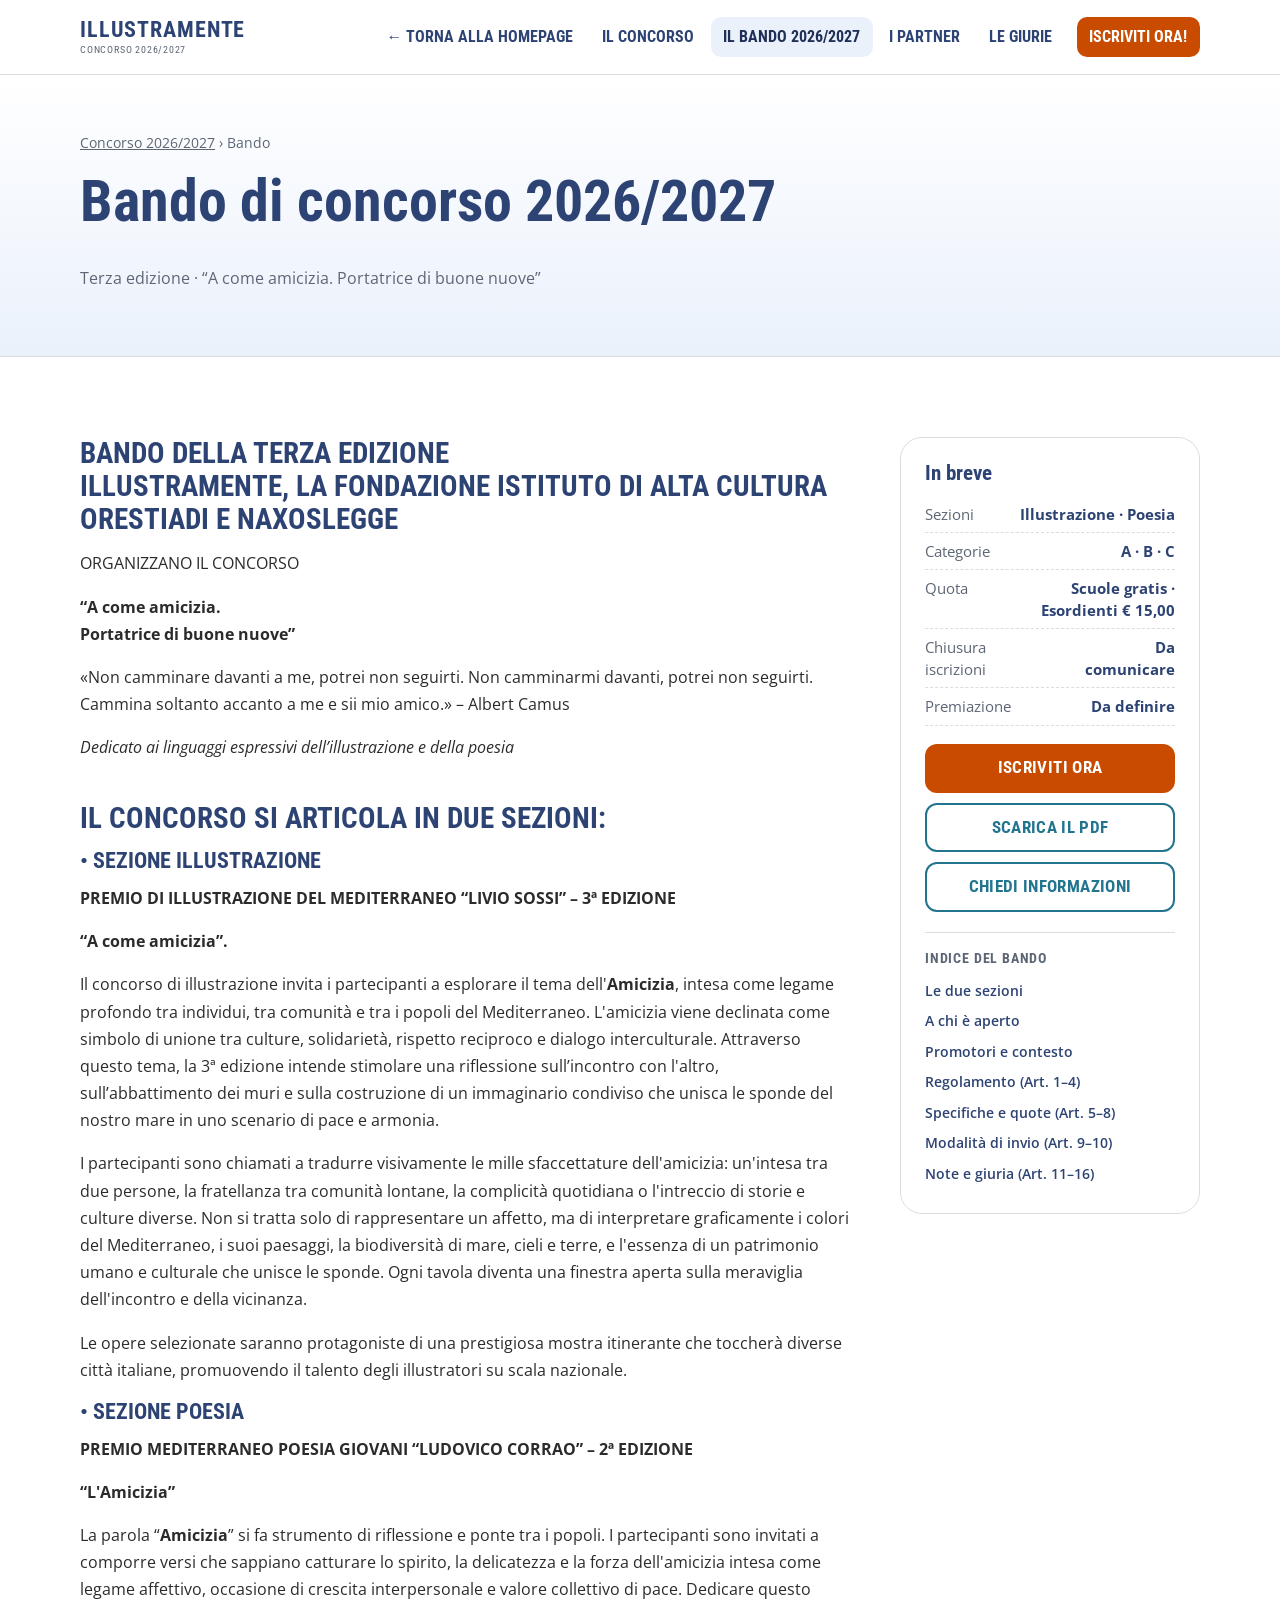
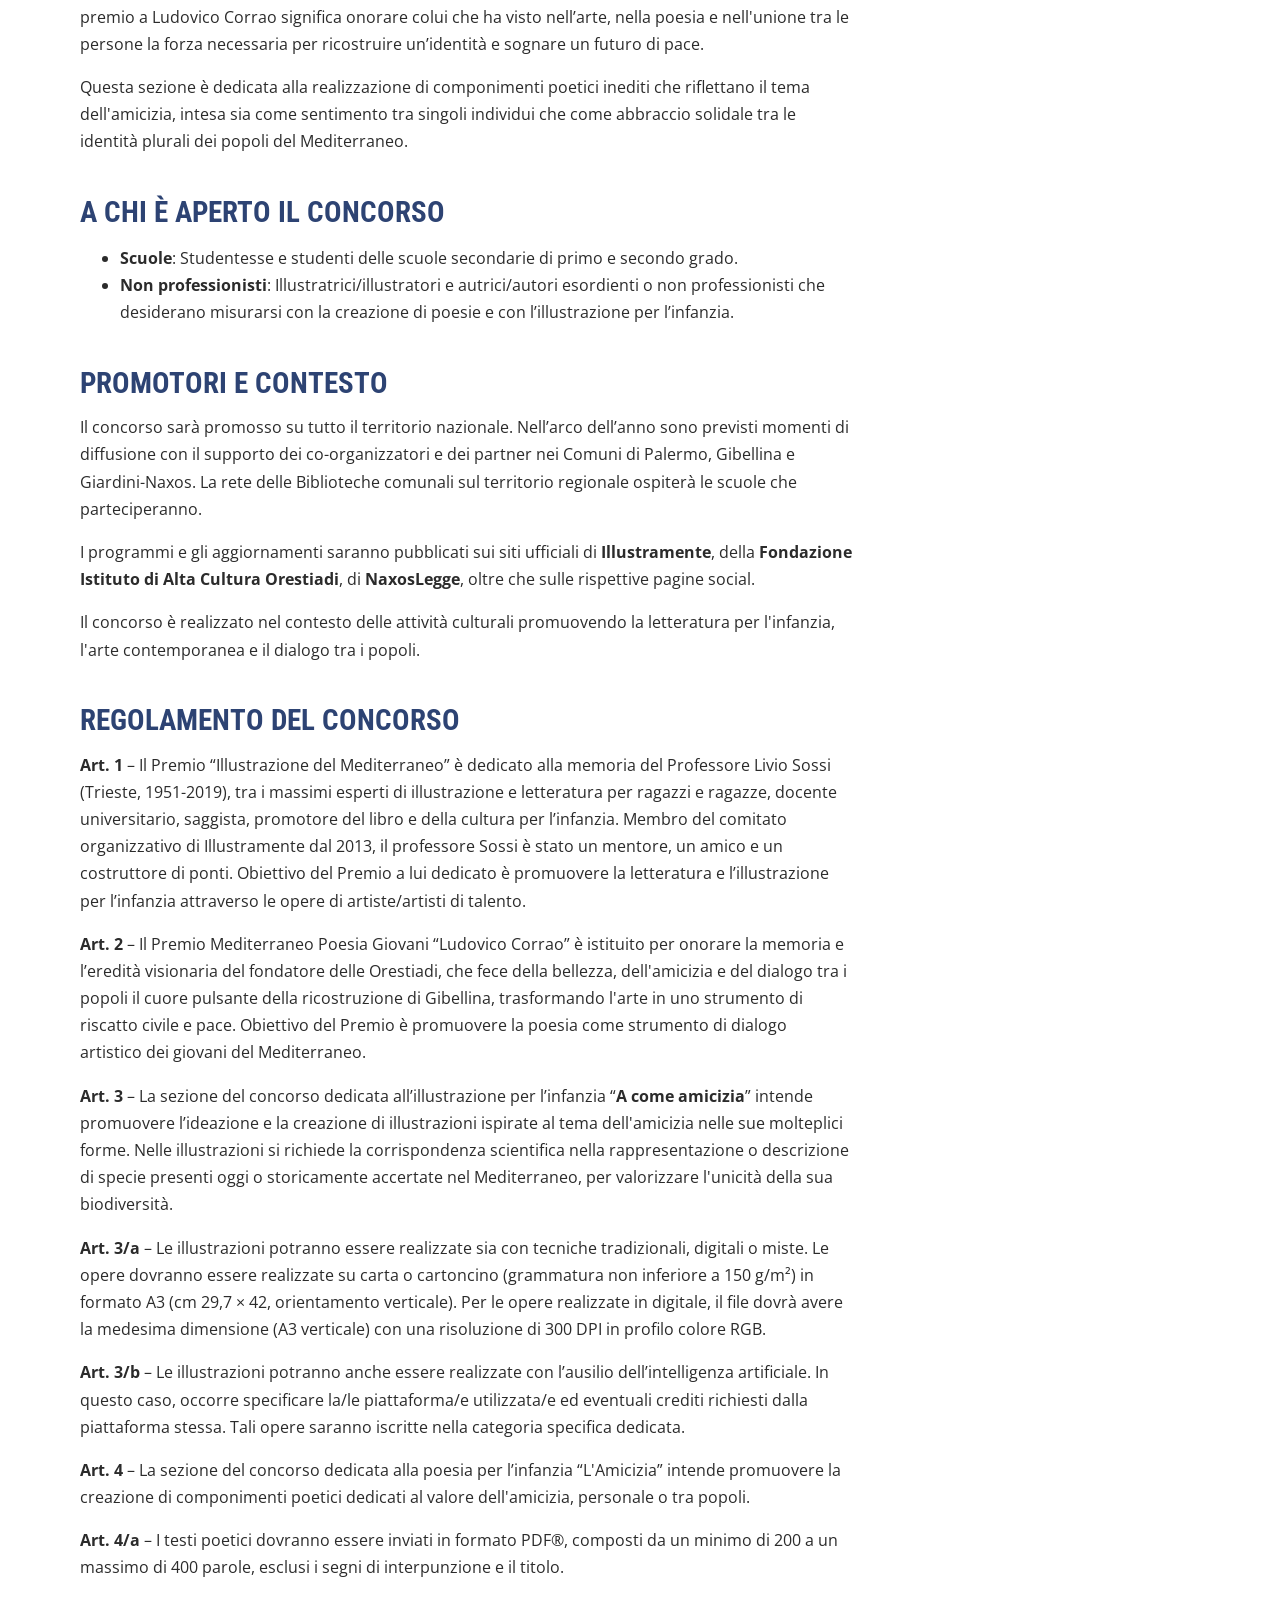
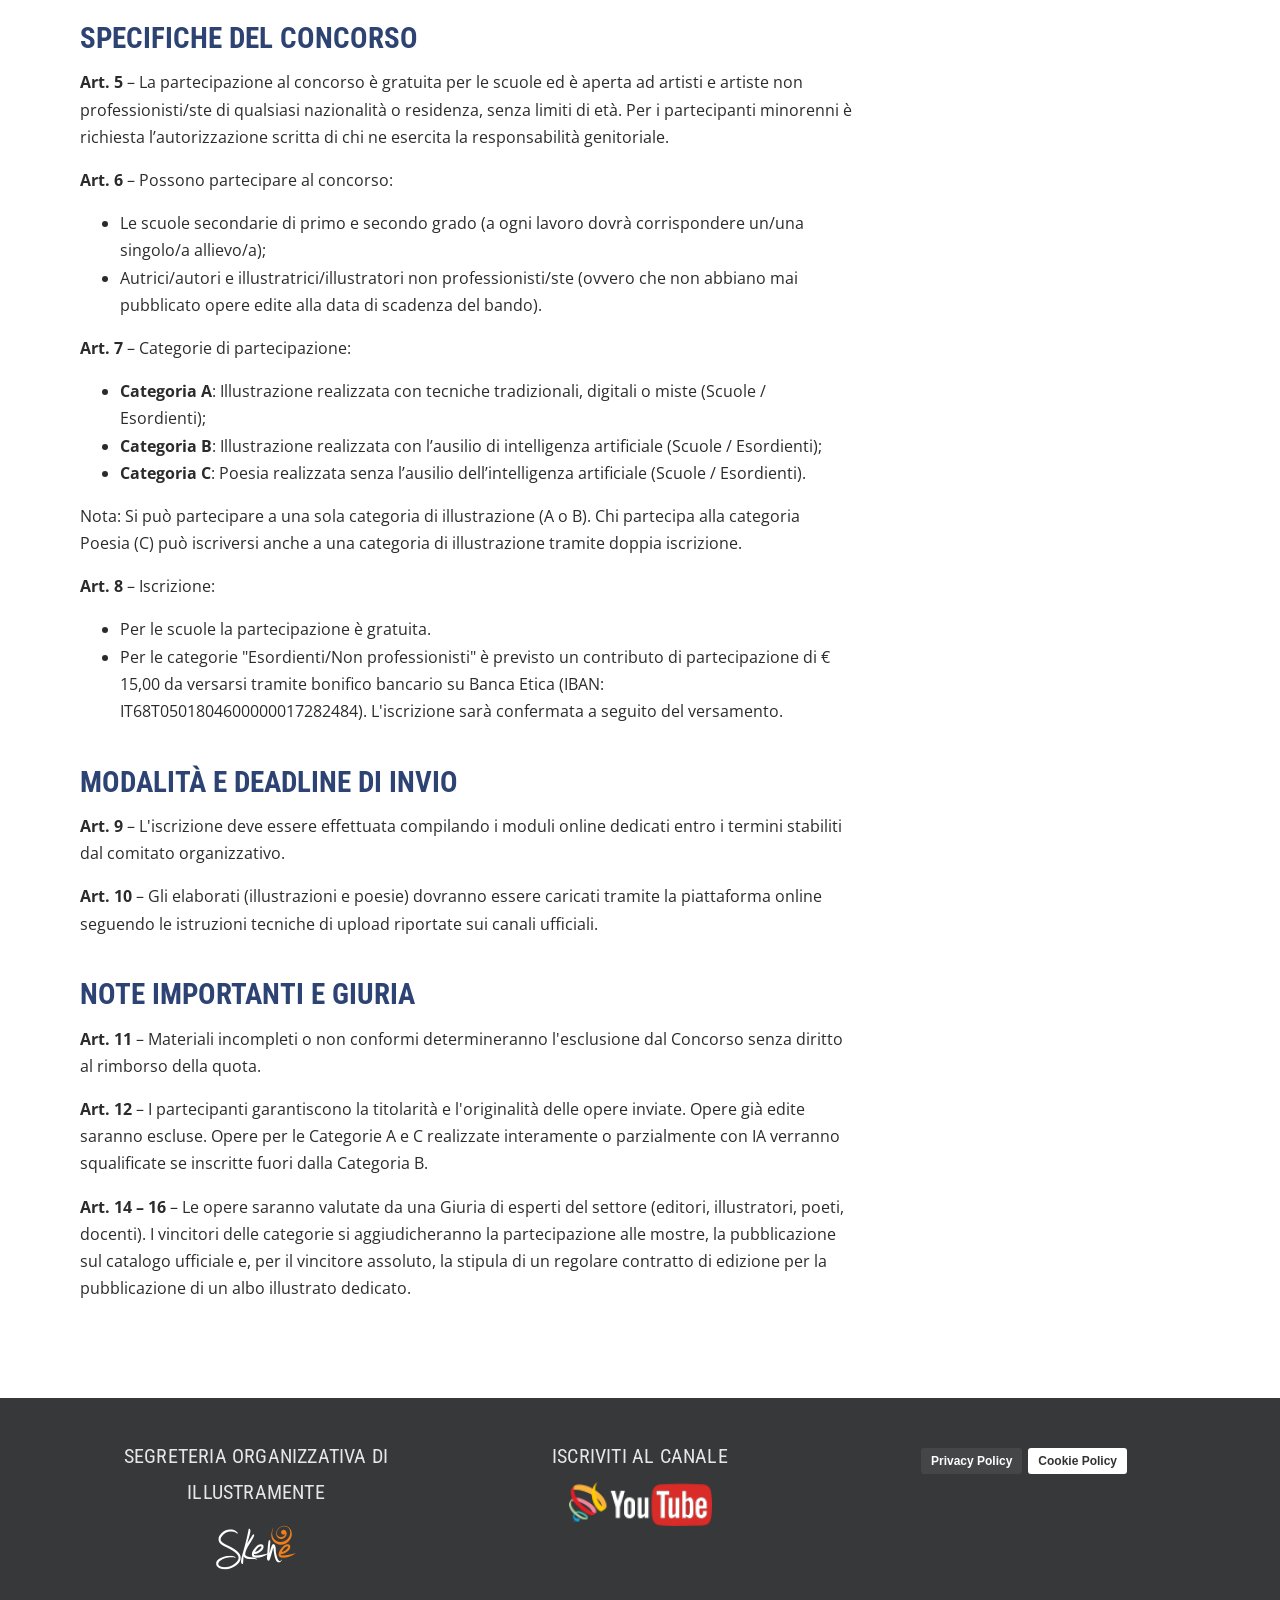
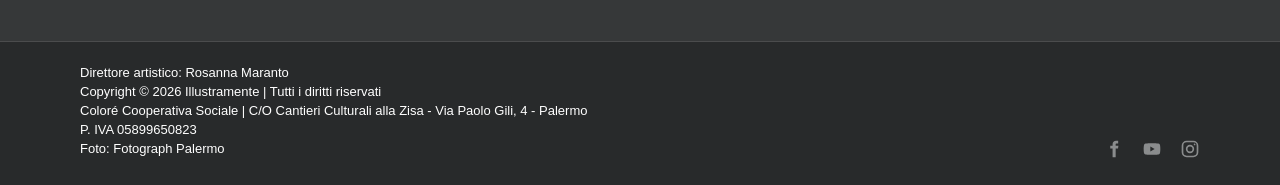
==== bando.html @ ab7aa6bd "." ====
<!DOCTYPE html>
<html lang="it">

<head>
  <meta charset="utf-8">
  <meta name="viewport" content="width=device-width, initial-scale=1">
  <title>Bando di concorso 2026/2027 – Illustramente</title>
  <meta name="description" content="Bando della terza edizione di Illustramente: concorso di illustrazione e poesia sul tema “A come amicizia. Portatrice di buone nuove”, aperto a scuole e non professionisti.">
  <!-- In WordPress font, CSS e JS li carica concorso/functions-concorso.php: queste righe non vanno copiate -->
  <link rel="preconnect" href="https://fonts.googleapis.com">
  <link rel="preconnect" href="https://fonts.gstatic.com" crossorigin>
  <link
    href="https://fonts.googleapis.com/css2?family=Open+Sans:wght@400;600;700&family=Roboto+Condensed:wght@400;700&display=swap"
    rel="stylesheet">
  <link rel="stylesheet" href="css/style.css">
  <script src="js/main.js" defer></script>
</head>

<body class="ic">
  <a class="ic-skip-link" href="#contenuto">Vai al contenuto</a>

  <!-- ============ HEADER + MENU ============
       In WordPress: concorso/parts/header.php. Il menu è una lista <ul><li><a>
       come quella generata da WordPress (Aspetto → Menu). -->
  <header class="ic-header">
    <div class="ic-container ic-header-inner">
      <a class="ic-brand" href="index.html">
        <!-- Per usare il logo: <img src="assets/img/logo-illustramente.png" alt="Illustramente" width="160" height="46"> -->
        <span class="ic-brand-text">Illustramente<small>Concorso 2026/2027</small></span>
      </a>

      <button class="ic-nav-toggle" type="button" aria-expanded="false" aria-controls="ic-nav"
        aria-label="Apri il menu"><span></span></button>

      <nav class="ic-nav" id="ic-nav" aria-label="Menu del concorso">
        <ul class="ic-nav-list">
          <li class="ic-nav-home"><a href="https://www.illustramente.it/blog/">Torna alla homepage</a></li>
          <li><a href="index.html">Il concorso</a></li>
          <li><a href="bando.html" aria-current="page">Il bando 2026/2027</a></li>
          <li><a href="partner.html">I partner</a></li>
          <li><a href="giuria.html">Le giurie</a></li>
          <li class="ic-nav-cta"><a href="iscriviti.html">Iscriviti ora!</a></li>
        </ul>
      </nav>
    </div>
  </header>

  <main id="contenuto" class="ic-main">
    <!-- ===== WP: INIZIO CONTENUTO PAGINA =====
         In WordPress si copia SOLO quello che sta tra INIZIO e FINE
         (lo strumento wordpress/prepara-contenuti.html lo fa in automatico). -->

    <section class="ic-page-hero">
      <div class="ic-container">
        <p class="ic-breadcrumb"><a href="index.html">Concorso 2026/2027</a> › Bando</p>
        <h1>Bando di concorso 2026/2027</h1>
        <p class="ic-lead">Terza edizione · “A come amicizia. Portatrice di buone nuove”</p>
      </div>
    </section>

    <section class="ic-section">
      <div class="ic-container ic-layout-aside">
        <!-- Testo integrale del bando (fedele al documento ufficiale): h2 per i blocchi, p per i paragrafi.
             Gli id (art-1, art-2…) permettono di linkare un articolo: bando.html#art-8 -->
        <div class="ic-bando-content">
          <h2>BANDO DELLA TERZA EDIZIONE<br>
            ILLUSTRAMENTE, LA FONDAZIONE ISTITUTO DI ALTA CULTURA ORESTIADI E NAXOSLEGGE</h2>
          <p>ORGANIZZANO IL CONCORSO</p>
          <p><b>“A come amicizia.<br>
            Portatrice di buone nuove”</b></p>
          <p>«Non camminare davanti a me, potrei non seguirti. Non camminarmi davanti, potrei non seguirti. Cammina soltanto accanto a me e sii mio amico.» – Albert Camus</p>
          <p><em>Dedicato ai linguaggi espressivi dell’illustrazione e della poesia</em></p>

          <h2 id="sezioni">IL CONCORSO SI ARTICOLA IN DUE SEZIONI:</h2>

          <h3>• SEZIONE ILLUSTRAZIONE</h3>
          <p><b>PREMIO DI ILLUSTRAZIONE DEL MEDITERRANEO “LIVIO SOSSI” – 3ª EDIZIONE</b></p>
          <p><b>“A come amicizia”.</b></p>
          <p>Il concorso di illustrazione invita i partecipanti a esplorare il tema dell'<b>Amicizia</b>, intesa come legame profondo tra individui, tra comunità e tra i popoli del Mediterraneo. L'amicizia viene declinata come simbolo di unione tra culture, solidarietà, rispetto reciproco e dialogo interculturale. Attraverso questo tema, la 3ª edizione intende stimolare una riflessione sull’incontro con l'altro, sull’abbattimento dei muri e sulla costruzione di un immaginario condiviso che unisca le sponde del nostro mare in uno scenario di pace e armonia.</p>
          <p>I partecipanti sono chiamati a tradurre visivamente le mille sfaccettature dell'amicizia: un'intesa tra due persone, la fratellanza tra comunità lontane, la complicità quotidiana o l'intreccio di storie e culture diverse. Non si tratta solo di rappresentare un affetto, ma di interpretare graficamente i colori del Mediterraneo, i suoi paesaggi, la biodiversità di mare, cieli e terre, e l'essenza di un patrimonio umano e culturale che unisce le sponde. Ogni tavola diventa una finestra aperta sulla meraviglia dell'incontro e della vicinanza.</p>
          <p>Le opere selezionate saranno protagoniste di una prestigiosa mostra itinerante che toccherà diverse città italiane, promuovendo il talento degli illustratori su scala nazionale.</p>

          <h3>• SEZIONE POESIA</h3>
          <p><b>PREMIO MEDITERRANEO POESIA GIOVANI “LUDOVICO CORRAO” – 2ª EDIZIONE</b></p>
          <p><b>“L'Amicizia”</b></p>
          <p>La parola “<b>Amicizia</b>” si fa strumento di riflessione e ponte tra i popoli. I partecipanti sono invitati a comporre versi che sappiano catturare lo spirito, la delicatezza e la forza dell'amicizia intesa come legame affettivo, occasione di crescita interpersonale e valore collettivo di pace. Dedicare questo premio a Ludovico Corrao significa onorare colui che ha visto nell’arte, nella poesia e nell'unione tra le persone la forza necessaria per ricostruire un’identità e sognare un futuro di pace.</p>
          <p>Questa sezione è dedicata alla realizzazione di componimenti poetici inediti che riflettano il tema dell'amicizia, intesa sia come sentimento tra singoli individui che come abbraccio solidale tra le identità plurali dei popoli del Mediterraneo.</p>

          <h2 id="destinatari">A CHI È APERTO IL CONCORSO</h2>
          <ul>
            <li><b>Scuole</b>: Studentesse e studenti delle scuole secondarie di primo e secondo grado.</li>
            <li><b>Non professionisti</b>: Illustratrici/illustratori e autrici/autori esordienti o non professionisti che desiderano misurarsi con la creazione di poesie e con l’illustrazione per l’infanzia.</li>
          </ul>

          <h2 id="promotori">PROMOTORI E CONTESTO</h2>
          <p>Il concorso sarà promosso su tutto il territorio nazionale. Nell’arco dell’anno sono previsti momenti di diffusione con il supporto dei co-organizzatori e dei partner nei Comuni di Palermo, Gibellina e Giardini-Naxos. La rete delle Biblioteche comunali sul territorio regionale ospiterà le scuole che parteciperanno.</p>
          <p>I programmi e gli aggiornamenti saranno pubblicati sui siti ufficiali di <b>Illustramente</b>, della <b>Fondazione Istituto di Alta Cultura Orestiadi</b>, di <b>NaxosLegge</b>, oltre che sulle rispettive pagine social.</p>
          <p>Il concorso è realizzato nel contesto delle attività culturali promuovendo la letteratura per l'infanzia, l'arte contemporanea e il dialogo tra i popoli.</p>

          <h2 id="regolamento">REGOLAMENTO DEL CONCORSO</h2>
          <p id="art-1"><b>Art. 1</b> – Il Premio “Illustrazione del Mediterraneo” è dedicato alla memoria del Professore Livio Sossi (Trieste, 1951-2019), tra i massimi esperti di illustrazione e letteratura per ragazzi e ragazze, docente universitario, saggista, promotore del libro e della cultura per l’infanzia. Membro del comitato organizzativo di Illustramente dal 2013, il professore Sossi è stato un mentore, un amico e un costruttore di ponti. Obiettivo del Premio a lui dedicato è promuovere la letteratura e l’illustrazione per l’infanzia attraverso le opere di artiste/artisti di talento.</p>
          <p id="art-2"><b>Art. 2</b> – Il Premio Mediterraneo Poesia Giovani “Ludovico Corrao” è istituito per onorare la memoria e l’eredità visionaria del fondatore delle Orestiadi, che fece della bellezza, dell'amicizia e del dialogo tra i popoli il cuore pulsante della ricostruzione di Gibellina, trasformando l'arte in uno strumento di riscatto civile e pace. Obiettivo del Premio è promuovere la poesia come strumento di dialogo artistico dei giovani del Mediterraneo.</p>
          <p id="art-3"><b>Art. 3</b> – La sezione del concorso dedicata all’illustrazione per l’infanzia “<b>A come amicizia</b>” intende promuovere l’ideazione e la creazione di illustrazioni ispirate al tema dell'amicizia nelle sue molteplici forme. Nelle illustrazioni si richiede la corrispondenza scientifica nella rappresentazione o descrizione di specie presenti oggi o storicamente accertate nel Mediterraneo, per valorizzare l'unicità della sua biodiversità.</p>
          <p id="art-3a"><b>Art. 3/a</b> – Le illustrazioni potranno essere realizzate sia con tecniche tradizionali, digitali o miste. Le opere dovranno essere realizzate su carta o cartoncino (grammatura non inferiore a 150 g/m²) in formato A3 (cm 29,7 × 42, orientamento verticale). Per le opere realizzate in digitale, il file dovrà avere la medesima dimensione (A3 verticale) con una risoluzione di 300 DPI in profilo colore RGB.</p>
          <p id="art-3b"><b>Art. 3/b</b> – Le illustrazioni potranno anche essere realizzate con l’ausilio dell’intelligenza artificiale. In questo caso, occorre specificare la/le piattaforma/e utilizzata/e ed eventuali crediti richiesti dalla piattaforma stessa. Tali opere saranno iscritte nella categoria specifica dedicata.</p>
          <p id="art-4"><b>Art. 4</b> – La sezione del concorso dedicata alla poesia per l’infanzia “L'Amicizia” intende promuovere la creazione di componimenti poetici dedicati al valore dell'amicizia, personale o tra popoli.</p>
          <p id="art-4a"><b>Art. 4/a</b> – I testi poetici dovranno essere inviati in formato PDF®, composti da un minimo di 200 a un massimo di 400 parole, esclusi i segni di interpunzione e il titolo.</p>

          <h2 id="specifiche">SPECIFICHE DEL CONCORSO</h2>
          <p id="art-5"><b>Art. 5</b> – La partecipazione al concorso è gratuita per le scuole ed è aperta ad artisti e artiste non professionisti/ste di qualsiasi nazionalità o residenza, senza limiti di età. Per i partecipanti minorenni è richiesta l’autorizzazione scritta di chi ne esercita la responsabilità genitoriale.</p>
          <p id="art-6"><b>Art. 6</b> – Possono partecipare al concorso:</p>
          <ul>
            <li>Le scuole secondarie di primo e secondo grado (a ogni lavoro dovrà corrispondere un/una singolo/a allievo/a);</li>
            <li>Autrici/autori e illustratrici/illustratori non professionisti/ste (ovvero che non abbiano mai pubblicato opere edite alla data di scadenza del bando).</li>
          </ul>
          <p id="art-7"><b>Art. 7</b> – Categorie di partecipazione:</p>
          <ul>
            <li><b>Categoria A</b>: Illustrazione realizzata con tecniche tradizionali, digitali o miste (Scuole / Esordienti);</li>
            <li><b>Categoria B</b>: Illustrazione realizzata con l’ausilio di intelligenza artificiale (Scuole / Esordienti);</li>
            <li><b>Categoria C</b>: Poesia realizzata senza l’ausilio dell’intelligenza artificiale (Scuole / Esordienti).</li>
          </ul>
          <p>Nota: Si può partecipare a una sola categoria di illustrazione (A o B). Chi partecipa alla categoria Poesia (C) può iscriversi anche a una categoria di illustrazione tramite doppia iscrizione.</p>
          <p id="art-8"><b>Art. 8</b> – Iscrizione:</p>
          <ul>
            <li>Per le scuole la partecipazione è gratuita.</li>
            <li>Per le categorie "Esordienti/Non professionisti" è previsto un contributo di partecipazione di € 15,00 da versarsi tramite bonifico bancario su Banca Etica (IBAN: IT68T0501804600000017282484). L'iscrizione sarà confermata a seguito del versamento.</li>
          </ul>

          <h2 id="modalita">MODALITÀ E DEADLINE DI INVIO</h2>
          <p id="art-9"><b>Art. 9</b> – L'iscrizione deve essere effettuata compilando i moduli online dedicati entro i termini stabiliti dal comitato organizzativo.</p>
          <p id="art-10"><b>Art. 10</b> – Gli elaborati (illustrazioni e poesie) dovranno essere caricati tramite la piattaforma online seguendo le istruzioni tecniche di upload riportate sui canali ufficiali.</p>

          <h2 id="note">NOTE IMPORTANTI E GIURIA</h2>
          <p id="art-11"><b>Art. 11</b> – Materiali incompleti o non conformi determineranno l'esclusione dal Concorso senza diritto al rimborso della quota.</p>
          <p id="art-12"><b>Art. 12</b> – I partecipanti garantiscono la titolarità e l'originalità delle opere inviate. Opere già edite saranno escluse. Opere per le Categorie A e C realizzate interamente o parzialmente con IA verranno squalificate se inscritte fuori dalla Categoria B.</p>
          <p id="art-14-16"><b>Art. 14 – 16</b> – Le opere saranno valutate da una Giuria di esperti del settore (editori, illustratori, poeti, docenti). I vincitori delle categorie si aggiudicheranno la partecipazione alle mostre, la pubblicazione sul catalogo ufficiale e, per il vincitore assoluto, la stipula di un regolare contratto di edizione per la pubblicazione di un albo illustrato dedicato.</p>
        </div>

        <aside class="ic-card ic-side-card" aria-label="Riepilogo e indice del bando">
          <h3>In breve</h3>
          <ul class="ic-key-facts">
            <li><span>Sezioni</span><strong>Illustrazione · Poesia</strong></li>
            <li><span>Categorie</span><strong>A · B · C</strong></li>
            <li><span>Quota</span><strong>Scuole&nbsp;gratis · Esordienti&nbsp;€&nbsp;15,00</strong></li>
            <li><span>Chiusura iscrizioni</span><strong><!-- Inserire la data appena definita -->Da comunicare</strong></li>
            <li><span>Premiazione</span><strong><!-- Inserire data e luogo -->Da definire</strong></li>
          </ul>
          <a class="ic-btn ic-btn-primary" href="iscriviti.html">Iscriviti ora</a>
          <a class="ic-btn ic-btn-outline" href="download/bando-terza-edizione.pdf" download>Scarica il PDF</a>
          <a class="ic-btn ic-btn-outline" href="index.html#contatti">Chiedi informazioni</a>

          <nav class="ic-side-toc" aria-label="Indice del bando">
            <p>Indice del bando</p>
            <ul>
              <li><a href="#sezioni">Le due sezioni</a></li>
              <li><a href="#destinatari">A chi è aperto</a></li>
              <li><a href="#promotori">Promotori e contesto</a></li>
              <li><a href="#regolamento">Regolamento (Art. 1–4)</a></li>
              <li><a href="#specifiche">Specifiche e quote (Art. 5–8)</a></li>
              <li><a href="#modalita">Modalità di invio (Art. 9–10)</a></li>
              <li><a href="#note">Note e giuria (Art. 11–16)</a></li>
            </ul>
          </nav>
        </aside>
      </div>
    </section>

    <!-- ===== WP: FINE CONTENUTO PAGINA ===== -->
  </main>

  <!-- ============ FOOTER (come illustramente.it) ============
       In WordPress: concorso/parts/footer.php -->
  <footer class="ic-footer">
    <div class="ic-footer-top">
      <div class="ic-container ic-footer-cols">

        <div class="ic-footer-col">
          <h2>Segreteria organizzativa di Illustramente</h2>
          <a href="http://www.centroculturaleskene.it/" target="_blank" rel="noopener"
            aria-label="Centro Culturale Skené (si apre in una nuova scheda)">
            <img src="assets/img/logo-skene.webp" alt="Skené" width="78" height="48">
          </a>
        </div>

        <div class="ic-footer-col">
          <h2>Iscriviti al canale</h2>
          <a href="https://www.youtube.com/user/Illustramente" target="_blank" rel="noopener"
            aria-label="Canale YouTube di Illustramente (si apre in una nuova scheda)">
            <img src="assets/img/logo-youtube.webp" alt="YouTube" width="143" height="44">
          </a>
        </div>

        <div class="ic-footer-col ic-footer-policy">
          <a class="ic-pill ic-pill-dark" href="https://www.iubenda.com/privacy-policy/48086239" target="_blank"
            rel="noopener">Privacy Policy</a>
          <a class="ic-pill ic-pill-light" href="https://www.iubenda.com/privacy-policy/48086239/cookie-policy"
            target="_blank" rel="noopener">Cookie Policy</a>
        </div>

      </div>
    </div>

    <div class="ic-footer-bottom-bar">
      <div class="ic-container ic-footer-bottom-inner">
        <p>
          Direttore artistico: Rosanna Maranto<br>
          Copyright © 2026 Illustramente | Tutti i diritti riservati<br>
          Coloré Cooperativa Sociale | C/O Cantieri Culturali alla Zisa - Via Paolo Gili, 4 - Palermo<br>
          P. IVA 05899650823<br>
          Foto: <a href="https://www.fotographpalermo.it/" target="_blank" rel="noopener">Fotograph Palermo</a>
        </p>

        <div class="ic-footer-social">
          <a href="https://www.facebook.com/Illustramente/" target="_blank" rel="noopener" aria-label="Facebook">
            <svg viewBox="0 0 24 24" fill="currentColor" aria-hidden="true">
              <path
                d="M14 8V6.5c0-.8.2-1.2 1.3-1.2H17V2.2C16.6 2.15 15.6 2 14.5 2 12 2 10.3 3.5 10.3 6.3V8H7.5v3.5h2.8V22H14V11.5h2.8L17.3 8H14z" />
            </svg>
          </a>
          <a href="https://www.youtube.com/user/Illustramente" target="_blank" rel="noopener" aria-label="YouTube">
            <svg viewBox="0 0 24 24" fill="currentColor" aria-hidden="true">
              <path
                d="M21.6 7.2a2.5 2.5 0 0 0-1.8-1.8C18.2 5 12 5 12 5s-6.2 0-7.8.4A2.5 2.5 0 0 0 2.4 7.2C2 8.8 2 12 2 12s0 3.2.4 4.8a2.5 2.5 0 0 0 1.8 1.8C5.8 19 12 19 12 19s6.2 0 7.8-.4a2.5 2.5 0 0 0 1.8-1.8c.4-1.6.4-4.8.4-4.8s0-3.2-.4-4.8zM10 15V9l5.2 3L10 15z" />
            </svg>
          </a>
          <a href="https://www.instagram.com/illustramente.it/" target="_blank" rel="noopener" aria-label="Instagram">
            <svg viewBox="0 0 24 24" fill="none" stroke="currentColor" stroke-width="2" aria-hidden="true">
              <rect x="3" y="3" width="18" height="18" rx="5" />
              <circle cx="12" cy="12" r="4" />
              <circle cx="17.5" cy="6.5" r="1" fill="currentColor" stroke="none" />
            </svg>
          </a>
        </div>
      </div>
    </div>
  </footer>
</body>

</html>
---- css/style.css ----
/* ==========================================================
   Minisito Concorso Illustramente 2026/2027
   ----------------------------------------------------------
   PRONTO PER WORDPRESS
   - Ogni regola è "chiusa" dentro la classe .ic: nella bozza
     .ic è sul <body>, in WordPress la aggiunge il modello di
     pagina "Minisito Concorso". Così questo foglio non tocca
     il resto del sito e il tema (Avada) non sovrascrive il
     minisito.
   - Tutte le classi hanno il prefisso ic- per non scontrarsi
     con le classi del tema e dei plugin.
   - Colori, misure e font sono variabili (sezione 0).

   Indice
   0. Variabili e base        8. Bando: riquadro "Leggi il bando"
   1. Struttura e utilità     9. Form (contatti e iscrizione)
   2. Pulsanti               10. Pagine interne (testata)
   3. Header e menu          11. Pagina Bando
   4. Hero                   12. Pagina Partner
   5. Card                   13. Pagina Giurie
   6. Presentazione (home)   14. Pagina Iscriviti
   7. Indice laterale        15. Footer
                             16. Responsive
   ========================================================== */

/* ---------- 0. Variabili e base ---------- */
.ic {
  --ic-navy: #2d4373;
  --ic-navy-dark: #1f2f55;
  --ic-blue: #3f74bd;
  --ic-sky: #eaf1fb;
  --ic-sky-2: #f5f8fd;
  --ic-orange: #ff6a00;        /* arancio del marchio: solo decorazioni */
  --ic-orange-strong: #c84b00; /* pulsanti e testi: contrasto AA con il bianco (4,7:1) */
  --ic-orange-dark: #a63e00;   /* hover dei pulsanti arancio */
  --ic-teal: #22748f;
  --ic-teal-dark: #195b71;
  --ic-text: #2b2b2b;
  --ic-muted: #5d6675;
  --ic-border: #d9dde3;
  --ic-input-border: #b9c0cc;
  --ic-white: #ffffff;
  --ic-yellow-soft: #fff4c9;
  --ic-pink-soft: #fbdcdc;
  --ic-mint-soft: #d8efec;
  --ic-success-ink: #14504a;
  --ic-error: #b42318;
  --ic-error-soft: #fdecea;

  --ic-radius: 22px;
  --ic-radius-sm: 12px;
  --ic-container: 1120px;
  --ic-shadow: 0 6px 24px rgba(45, 67, 115, .10);
  --ic-header-h: 74px;
  /* distanza dall'alto delle colonne laterali che restano ferme mentre si scorre */
  --ic-sticky-top: calc(var(--ic-header-h) + 24px);

  --ic-font-head: "Roboto Condensed", "Arial Narrow", Arial, sans-serif;
  --ic-font-body: "Open Sans", Arial, sans-serif;

  margin: 0;
  font-family: var(--ic-font-body);
  font-size: 16px;
  line-height: 1.7;
  color: var(--ic-text);
  background: var(--ic-white);
}

/* Questo foglio viene caricato solo sulle pagine del minisito */
html {
  scroll-behavior: smooth;
  scroll-padding-top: 90px;
}

.ic *,
.ic *::before,
.ic *::after {
  box-sizing: border-box;
}

.ic [hidden] {
  display: none !important;
}

.ic img {
  max-width: 100%;
  height: auto;
  display: block;
}

.ic a {
  color: var(--ic-teal);
}

.ic a:hover {
  color: var(--ic-teal-dark);
}

.ic h1,
.ic h2,
.ic h3,
.ic h4 {
  font-family: var(--ic-font-head);
  color: var(--ic-navy);
  line-height: 1.15;
  margin: 0 0 .5em;
  font-weight: 700;
  text-transform: none;
  letter-spacing: normal;
}

.ic h1 {
  font-size: clamp(2.2rem, 5vw, 3.6rem);
}

.ic h2 {
  font-size: clamp(1.8rem, 3.4vw, 2.5rem);
}

.ic h3,
.ic h4 {
  font-size: 1.35rem;
}

.ic p {
  margin: 0 0 1em;
}

.ic ul {
  list-style: disc;
  margin: 1em 0;
  padding-left: 40px;
}

.ic blockquote {
  margin: 0;
  padding: 0;
  border: 0;
}

.ic :focus-visible {
  outline: 3px solid var(--ic-orange-strong);
  outline-offset: 3px;
}

/* ---------- 1. Struttura e utilità ---------- */
.ic .ic-container {
  width: min(var(--ic-container), 100% - 40px);
  margin-inline: auto;
}

.ic .ic-skip-link {
  position: absolute;
  left: -999px;
  top: 8px;
  z-index: 200;
  background: var(--ic-navy);
  color: #fff;
  padding: 10px 16px;
  border-radius: 8px;
}

.ic .ic-skip-link:focus {
  left: 8px;
}

.ic .ic-section {
  padding: 80px 0;
}

.ic .ic-section-alt {
  background: var(--ic-sky-2);
}

.ic .ic-section-head {
  max-width: 720px;
  margin: 0 auto 44px;
  text-align: center;
}

.ic .ic-section-head p {
  color: var(--ic-muted);
  font-size: 1.08rem;
}

.ic .ic-section-head-tight {
  margin-bottom: 12px;
}

.ic .ic-text-center {
  text-align: center;
}

.ic .ic-note {
  margin-top: 40px;
  font-weight: 600;
}

/* Testo letto solo dagli screen reader */
.ic .ic-sr-only {
  position: absolute;
  width: 1px;
  height: 1px;
  padding: 0;
  margin: -1px;
  overflow: hidden;
  clip: rect(0, 0, 0, 0);
  white-space: nowrap;
  border: 0;
}

.ic .ic-eyebrow {
  display: inline-block;
  font-family: var(--ic-font-head);
  font-weight: 700;
  text-transform: uppercase;
  letter-spacing: .08em;
  color: var(--ic-orange-strong);
  font-size: 1rem;
  margin-bottom: 14px;
}

.ic .ic-eyebrow-light {
  color: #ffd2b0;
}

.ic .ic-grid-2 {
  display: grid;
  grid-template-columns: repeat(2, 1fr);
  gap: 24px;
}

.ic .ic-grid-3 {
  display: grid;
  grid-template-columns: repeat(3, 1fr);
  gap: 24px;
}

/* Contenuto + colonna laterale (pagine Bando e Iscriviti) */
.ic .ic-layout-aside {
  display: grid;
  grid-template-columns: minmax(0, 1fr) 300px;
  gap: 48px;
  align-items: start;
}

/* ---------- 2. Pulsanti ---------- */
.ic .ic-btn {
  display: inline-flex;
  align-items: center;
  justify-content: center;
  gap: .55em;
  font-family: var(--ic-font-head);
  font-weight: 700;
  font-size: 1.05rem;
  line-height: 1.3;
  text-transform: uppercase;
  letter-spacing: .02em;
  text-decoration: none;
  padding: .85em 1.6em;
  border-radius: var(--ic-radius-sm);
  border: 2px solid transparent;
  cursor: pointer;
  transition: background .2s, color .2s, border-color .2s, transform .15s;
}

.ic .ic-btn:hover {
  transform: translateY(-2px);
}

.ic .ic-btn-primary {
  background: var(--ic-orange-strong);
  color: #fff;
}

.ic .ic-btn-primary:hover {
  background: var(--ic-orange-dark);
  color: #fff;
}

.ic .ic-btn-teal {
  background: var(--ic-teal);
  color: #fff;
}

.ic .ic-btn-teal:hover {
  background: var(--ic-teal-dark);
  color: #fff;
}

.ic .ic-btn-outline {
  background: transparent;
  color: var(--ic-teal);
  border-color: var(--ic-teal);
}

.ic .ic-btn-outline:hover {
  background: var(--ic-teal);
  color: #fff;
}

.ic .ic-btn-light {
  background: #fff;
  color: var(--ic-navy);
}

.ic .ic-btn-light:hover {
  background: var(--ic-sky);
  color: var(--ic-navy);
}

.ic .ic-btn-small {
  font-size: .9rem;
  padding: .45em .9em;
  border-radius: 8px;
}

.ic .ic-btn svg {
  width: 1.2em;
  height: 1.2em;
  flex: none;
}

/* ---------- 3. Header e menu ----------
   Il menu è una lista <ul><li><a>: è la stessa struttura che
   genera WordPress (wp_nav_menu), quindi lo stile vale per
   entrambi. Voce attiva = aria-current="page" (WordPress lo
   aggiunge da solo). Classi speciali da mettere sulle voci:
   ic-nav-home (freccia) e ic-nav-cta (pulsante arancio). */
.ic .ic-header {
  position: sticky;
  top: 0;
  z-index: 100;
  background: rgba(255, 255, 255, .96);
  backdrop-filter: blur(8px);
  border-bottom: 1px solid var(--ic-border);
}

/* Barra di amministrazione di WordPress (solo utenti collegati) */
.ic.admin-bar .ic-header {
  top: 32px;
}

.ic.admin-bar {
  --ic-sticky-top: calc(var(--ic-header-h) + 56px);
}

.ic .ic-header-inner {
  display: flex;
  align-items: center;
  justify-content: space-between;
  gap: 24px;
  min-height: var(--ic-header-h);
}

.ic .ic-brand {
  display: flex;
  align-items: center;
  gap: 12px;
  text-decoration: none;
  color: var(--ic-navy);
}

.ic .ic-brand:hover {
  color: var(--ic-navy);
}

.ic .ic-brand img {
  height: 46px;
  width: auto;
}

.ic .ic-brand-text {
  font-family: var(--ic-font-head);
  font-weight: 700;
  font-size: 1.35rem;
  text-transform: uppercase;
  letter-spacing: .04em;
  line-height: 1;
}

.ic .ic-brand-text small {
  display: block;
  font-size: .62rem;
  letter-spacing: .08em;
  color: var(--ic-muted);
  font-weight: 400;
  margin-top: 4px;
}

.ic .ic-nav-list {
  display: flex;
  align-items: center;
  gap: 4px;
  list-style: none;
  margin: 0;
  padding: 0;
}

.ic .ic-nav-list li {
  margin: 0;
  padding: 0;
}

.ic .ic-nav-list a {
  display: block;
  font-family: var(--ic-font-head);
  font-weight: 700;
  font-size: .98rem;
  line-height: 1.4;
  text-transform: uppercase;
  text-decoration: none;
  color: var(--ic-navy);
  padding: .55em .8em;
  border-radius: 10px;
  white-space: nowrap;
  transition: background .2s, color .2s;
}

.ic .ic-nav-list a:hover,
.ic .ic-nav-list a[aria-current="page"] {
  background: var(--ic-sky);
  color: var(--ic-navy-dark);
}

.ic .ic-nav-list .ic-nav-home > a::before {
  content: "← ";
}

.ic .ic-nav-list .ic-nav-cta > a {
  background: var(--ic-orange-strong);
  color: #fff;
  margin-left: 8px;
}

.ic .ic-nav-list .ic-nav-cta > a:hover,
.ic .ic-nav-list .ic-nav-cta > a[aria-current="page"] {
  background: var(--ic-orange-dark);
  color: #fff;
}

.ic .ic-nav-toggle {
  display: none;
  background: none;
  border: 1px solid var(--ic-border);
  border-radius: 10px;
  width: 46px;
  height: 46px;
  padding: 0;
  cursor: pointer;
  color: var(--ic-navy);
}

.ic .ic-nav-toggle span,
.ic .ic-nav-toggle span::before,
.ic .ic-nav-toggle span::after {
  display: block;
  width: 22px;
  height: 2px;
  background: currentColor;
  margin: auto;
  position: relative;
  transition: .2s;
}

.ic .ic-nav-toggle span::before,
.ic .ic-nav-toggle span::after {
  content: "";
  position: absolute;
  left: 0;
}

.ic .ic-nav-toggle span::before {
  top: -7px;
}

.ic .ic-nav-toggle span::after {
  top: 7px;
}

.ic .ic-nav-toggle[aria-expanded="true"] span {
  background: transparent;
}

.ic .ic-nav-toggle[aria-expanded="true"] span::before {
  top: 0;
  transform: rotate(45deg);
}

.ic .ic-nav-toggle[aria-expanded="true"] span::after {
  top: 0;
  transform: rotate(-45deg);
}

/* ---------- 4. Hero ---------- */
.ic .ic-hero {
  position: relative;
  overflow: hidden;
  padding: 64px 0 120px;
  background:
    radial-gradient(circle at 8% 12%, var(--ic-yellow-soft) 0 90px, transparent 91px),
    radial-gradient(circle at 96% 70%, var(--ic-pink-soft) 0 130px, transparent 131px),
    radial-gradient(circle at 80% 8%, var(--ic-mint-soft) 0 70px, transparent 71px),
    linear-gradient(180deg, #fff 0%, var(--ic-sky) 100%);
}

.ic .ic-hero-grid {
  display: grid;
  grid-template-columns: 1.1fr .9fr;
  gap: 48px;
  align-items: center;
  position: relative;
  z-index: 1;
}

.ic .ic-hero h1 {
  margin-bottom: .35em;
}

.ic .ic-hero h1 em {
  font-style: normal;
  color: var(--ic-blue);
}

.ic .ic-hero .ic-lead {
  font-size: 1.15rem;
  color: var(--ic-muted);
  max-width: 54ch;
}

.ic .ic-hero-actions {
  display: flex;
  flex-wrap: wrap;
  gap: 14px;
  margin-top: 28px;
}

.ic .ic-hero-visual {
  position: relative;
  border-radius: var(--ic-radius);
  overflow: hidden;
  box-shadow: var(--ic-shadow);
  border: 1px solid var(--ic-border);
  background: var(--ic-sky);
}

.ic .ic-hero-visual img {
  width: 100%;
  height: auto;
}

.ic .ic-hero-wave {
  position: absolute;
  left: 0;
  right: 0;
  bottom: -1px;
  width: 100%;
  height: 90px;
  display: block;
}

/* ---------- 5. Card ---------- */
.ic .ic-card {
  background: #fff;
  border: 1px solid var(--ic-border);
  border-radius: var(--ic-radius);
  padding: 32px;
}

.ic .ic-card .ic-icon {
  width: 52px;
  height: 52px;
  border-radius: 14px;
  display: grid;
  place-items: center;
  background: var(--ic-sky);
  color: var(--ic-navy);
  font-family: var(--ic-font-head);
  font-weight: 700;
  font-size: 1.4rem;
  margin-bottom: 18px;
}

.ic .ic-card-sub {
  font-family: var(--ic-font-head);
  font-size: 1.15rem;
  font-weight: 700;
  color: var(--ic-blue);
  margin: -4px 0 14px;
}

/* ---------- 6. Presentazione (home) ---------- */
.ic .ic-bando-head {
  text-align: center;
  max-width: 900px;
  margin: 0 auto 56px;
}

.ic .ic-bando-head-title {
  font-family: var(--ic-font-head);
  font-weight: 700;
  text-transform: uppercase;
  font-size: clamp(2rem, 4.5vw, 2.8rem);
  color: var(--ic-navy);
  line-height: 1.1;
  margin: 0 0 40px;
  padding-bottom: 14px;
}

.ic .ic-bando-head-org,
.ic .ic-bando-head-verb,
.ic .ic-bando-head-theme {
  font-family: var(--ic-font-head);
  font-weight: 700;
  text-transform: uppercase;
  color: var(--ic-navy);
  margin: 0;
}

.ic .ic-bando-head-org {
  font-size: clamp(1.05rem, 2.2vw, 1.3rem);
  line-height: 1.35;
  margin-bottom: 36px;
}

.ic .ic-bando-head-verb {
  font-size: clamp(1.3rem, 2.8vw, 1.7rem);
  margin-bottom: 36px;
}

.ic .ic-bando-head-theme {
  font-size: clamp(1.05rem, 2.2vw, 1.3rem);
  line-height: 1.3;
}

/* Citazione di Camus: in tondo e leggibile (non tutta maiuscola) */
.ic .ic-bando-head-quote {
  max-width: 60ch;
  margin: 14px auto 0;
  font-family: var(--ic-font-head);
  font-size: clamp(1.05rem, 2.2vw, 1.25rem);
  font-style: italic;
  line-height: 1.45;
  color: var(--ic-navy);
}

.ic .ic-bando-head-quote p {
  margin: 0;
}

.ic .ic-bando-head-quote cite {
  font-style: normal;
  font-weight: 700;
}

.ic .ic-bando-head-sub {
  font-family: var(--ic-font-head);
  font-style: italic;
  font-size: 1.15rem;
  color: var(--ic-muted);
  margin: 2px 0 34px;
}

.ic .ic-presentation {
  display: grid;
  grid-template-columns: 240px minmax(0, 1fr);
  gap: 48px;
  align-items: start;
}

.ic .ic-article-block {
  padding-bottom: 36px;
  margin-bottom: 36px;
  border-bottom: 1px solid var(--ic-border);
}

.ic .ic-article-block:last-child {
  border-bottom: 0;
  margin-bottom: 0;
  padding-bottom: 0;
}

/* ---------- 7. Indice laterale (home) ---------- */
.ic .ic-toc {
  border-left: 3px solid var(--ic-border);
  padding-left: 18px;
}

/* Colonne laterali (home, Bando, Iscriviti): restano ferme mentre si scorre solo se
   ci stanno per intero nella finestra. La classe ic-is-sticky la mette js/main.js:
   così non serve una barra di scorrimento interna e niente resta tagliato. */
@media (min-width: 981px) {
  .ic .ic-toc.ic-is-sticky,
  .ic .ic-side-card.ic-is-sticky {
    position: sticky;
    top: var(--ic-sticky-top);
  }
}

.ic .ic-toc p {
  font-family: var(--ic-font-head);
  text-transform: uppercase;
  font-weight: 700;
  color: var(--ic-muted);
  font-size: .9rem;
  margin-bottom: 8px;
  letter-spacing: .06em;
}

.ic .ic-toc a {
  display: block;
  text-decoration: none;
  color: var(--ic-navy);
  padding: 4px 0;
  font-weight: 600;
  font-size: .95rem;
}

.ic .ic-toc a:hover {
  color: var(--ic-orange-strong);
}

.ic .ic-toc-partners {
  margin-top: 16px;
  padding-top: 14px;
  border-top: 1px solid var(--ic-border);
}

.ic .ic-toc-logos {
  list-style: none;
  margin: 0;
  padding: 0;
  display: grid;
  gap: 6px;
}

.ic .ic-toc-logos li {
  margin: 0;
}

.ic .ic-toc .ic-toc-logos a {
  display: grid;
  place-items: center;
  height: 72px;
  padding: 8px 16px;
  background: #fff;
  border: 1px solid var(--ic-border);
  border-radius: var(--ic-radius-sm);
  transition: box-shadow .2s, transform .2s;
}

.ic .ic-toc .ic-toc-logos a:hover {
  box-shadow: var(--ic-shadow);
  transform: translateY(-2px);
}

.ic .ic-toc-logos img {
  max-width: 100%;
  max-height: 54px;
  width: auto;
  height: auto;
  object-fit: contain;
}

/* ---------- 8. Bando: riquadro "Leggi il bando" ---------- */
.ic .ic-bando-box {
  background: linear-gradient(135deg, var(--ic-navy) 0%, var(--ic-blue) 100%);
  color: #fff;
  border-radius: var(--ic-radius);
  padding: 56px 48px;
  display: grid;
  grid-template-columns: 1.3fr 1fr;
  gap: 36px;
  align-items: center;
  position: relative;
  overflow: hidden;
}

.ic .ic-bando-box::after {
  content: "";
  position: absolute;
  right: -60px;
  top: -60px;
  width: 220px;
  height: 220px;
  border-radius: 50%;
  background: rgba(255, 255, 255, .08);
}

.ic .ic-bando-box h2 {
  color: #fff;
}

.ic .ic-bando-box p {
  color: #e3ebf9;
  margin: 0;
}

.ic .ic-bando-actions {
  display: flex;
  flex-direction: column;
  gap: 14px;
  position: relative;
  z-index: 1;
}

.ic .ic-cta-final {
  text-align: center;
}

.ic .ic-cta-final .ic-btn {
  margin-top: 10px;
}

/* ---------- 9. Form (contatti e iscrizione) ---------- */
.ic .ic-contact {
  display: grid;
  grid-template-columns: .8fr 1.2fr;
  gap: 48px;
  align-items: start;
}

.ic .ic-contact-info p {
  color: var(--ic-muted);
}

.ic .ic-form {
  background: #fff;
  border: 1px solid var(--ic-border);
  border-radius: var(--ic-radius);
  padding: 32px;
}

.ic .ic-form-row {
  display: grid;
  grid-template-columns: 1fr 1fr;
  gap: 18px;
}

.ic .ic-form-row-3 {
  grid-template-columns: 2fr 1fr 1fr;
}

.ic .ic-field {
  margin-bottom: 18px;
}

.ic .ic-field label,
.ic .ic-group legend {
  display: block;
  font-weight: 600;
  font-size: .92rem;
  margin-bottom: 6px;
  color: var(--ic-navy);
}

.ic .ic-field input,
.ic .ic-field select,
.ic .ic-field textarea {
  width: 100%;
  font: inherit;
  line-height: 1.5;
  height: auto;
  margin: 0;
  padding: .75em .9em;
  border: 1px solid var(--ic-input-border);
  border-radius: var(--ic-radius-sm);
  background: #fff;
  color: var(--ic-text);
  box-shadow: none;
}

.ic .ic-field textarea {
  min-height: 140px;
  resize: vertical;
}

.ic .ic-field input:focus,
.ic .ic-field select:focus,
.ic .ic-field textarea:focus {
  border-color: var(--ic-teal);
  outline: 3px solid rgba(34, 116, 143, .2);
}

.ic .ic-check {
  display: flex;
  gap: 10px;
  align-items: flex-start;
  font-size: .9rem;
  color: var(--ic-muted);
  margin-bottom: 20px;
  cursor: pointer;
}

.ic .ic-check input {
  margin-top: 5px;
  flex: none;
  accent-color: var(--ic-teal);
}

.ic .ic-check + .ic-field-error {
  margin: -14px 0 18px;
}

/* Campo trappola anti-spam: invisibile alle persone */
.ic .ic-hp {
  position: absolute;
  left: -9999px;
}

.ic .ic-hint {
  display: block;
  font-size: .85rem;
  font-weight: 400;
  color: var(--ic-muted);
  line-height: 1.5;
  margin-top: 6px;
}

/* suggerimento fra etichetta e campo: spazio sotto, così il bordo del campo attivo non copre il testo */
.ic .ic-field label + .ic-hint {
  margin-top: -2px;
  margin-bottom: 10px;
}

.ic .ic-field-error {
  display: block;
  color: var(--ic-error);
  font-size: .86rem;
  font-weight: 600;
  line-height: 1.45;
  margin: 6px 0 0;
}

.ic .is-invalid > input,
.ic .is-invalid > select,
.ic .is-invalid > textarea {
  border-color: var(--ic-error);
}

.ic .ic-form-status {
  margin-top: 16px;
  padding: 14px 16px;
  border-radius: var(--ic-radius-sm);
  background: var(--ic-mint-soft);
  color: var(--ic-success-ink);
  display: none;
}

.ic .ic-form-status.is-visible {
  display: block;
}

/* ---------- 10. Pagine interne (testata) ---------- */
.ic .ic-page-hero {
  padding: 56px 0 48px;
  background: linear-gradient(180deg, #fff, var(--ic-sky));
  border-bottom: 1px solid var(--ic-border);
}

.ic .ic-page-hero .ic-lead {
  color: var(--ic-muted);
  max-width: 60ch;
}

.ic .ic-breadcrumb {
  font-size: .9rem;
  color: var(--ic-muted);
  margin-bottom: 14px;
}

.ic .ic-breadcrumb a {
  color: var(--ic-muted);
}

/* ---------- 11. Pagina Bando ---------- */
.ic .ic-bando-content h2 {
  margin-top: 1.4em;
  font-size: 1.8rem;
}

.ic .ic-bando-content h2:first-child {
  margin-top: 0;
}

.ic .ic-bando-content [id^="art-"] {
  scroll-margin-top: 100px;
}

.ic .ic-side-card {
  padding: 24px;
}

.ic .ic-side-card .ic-btn {
  width: 100%;
  margin-top: 10px;
  padding: .7em 1.2em;
}

.ic .ic-key-facts {
  list-style: none;
  padding: 0;
  margin: 0 0 8px;
}

.ic .ic-key-facts li {
  display: flex;
  justify-content: space-between;
  gap: 12px;
  padding: 7px 0;
  margin: 0;
  border-bottom: 1px dashed var(--ic-border);
  font-size: .92rem;
  line-height: 1.5;
}

.ic .ic-key-facts li span:first-child {
  color: var(--ic-muted);
}

.ic .ic-key-facts li strong {
  color: var(--ic-navy);
  text-align: right;
}

.ic .ic-side-toc {
  margin-top: 20px;
  padding-top: 14px;
  border-top: 1px solid var(--ic-border);
}

.ic .ic-side-toc p {
  font-family: var(--ic-font-head);
  text-transform: uppercase;
  font-weight: 700;
  color: var(--ic-muted);
  font-size: .85rem;
  letter-spacing: .06em;
  margin-bottom: 6px;
}

.ic .ic-side-toc ul {
  list-style: none;
  margin: 0;
  padding: 0;
}

.ic .ic-side-toc li {
  margin: 0;
}

.ic .ic-side-toc a {
  display: block;
  padding: 3px 0;
  font-size: .9rem;
  font-weight: 600;
  color: var(--ic-navy);
  text-decoration: none;
}

.ic .ic-side-toc a:hover {
  color: var(--ic-orange-strong);
}

/* ---------- 12. Pagina Partner ---------- */
.ic .ic-partner-group + .ic-partner-group {
  margin-top: 56px;
}

.ic .ic-partner-group > h2 {
  font-size: 1.8rem;
  margin-bottom: 20px;
}

.ic .ic-partner-list {
  display: grid;
  gap: 24px;
}

.ic .ic-partner-card {
  display: grid;
  grid-template-columns: 220px minmax(0, 1fr);
  gap: 32px;
  align-items: center;
}

.ic .ic-partner-card h3 {
  font-size: 1.6rem;
  margin-bottom: .3em;
}

.ic .ic-partner-logo {
  display: grid;
  place-items: center;
  min-height: 140px;
  border: 1px solid var(--ic-border);
  border-radius: var(--ic-radius-sm);
  background: #fff;
  padding: 16px;
}

.ic .ic-partner-logo img {
  max-height: 100px;
  width: auto;
  object-fit: contain;
}

/* ---------- 13. Pagina Giurie ---------- */
.ic .ic-person {
  text-align: center;
}

.ic .ic-person h3 {
  font-size: 1.2rem;
  margin-bottom: .15em;
}

.ic .ic-person .ic-role {
  color: var(--ic-muted);
  font-size: .92rem;
  margin: 0;
}

/* ---------- 14. Pagina Iscriviti ---------- */
.ic .ic-alert {
  padding: 14px 18px;
  border-radius: var(--ic-radius-sm);
  border: 1px solid #f1dc8a;
  background: var(--ic-yellow-soft);
  color: #4d3d00;
  font-size: .95rem;
  margin-bottom: 24px;
}

.ic .ic-alert p:last-child {
  margin-bottom: 0;
}

.ic .ic-alert-info {
  border-color: #cfdcf0;
  background: var(--ic-sky);
  color: var(--ic-navy);
}

.ic .ic-error-summary {
  border: 2px solid var(--ic-error);
  background: var(--ic-error-soft);
  border-radius: var(--ic-radius-sm);
  padding: 18px 22px;
  margin-bottom: 24px;
  color: var(--ic-error);
}

.ic .ic-error-summary:focus {
  outline: 3px solid var(--ic-error);
  outline-offset: 3px;
}

.ic .ic-error-summary ul {
  margin: 8px 0 0;
  padding-left: 20px;
}

.ic .ic-error-summary a {
  color: var(--ic-error);
  font-weight: 600;
}

.ic .ic-step {
  background: #fff;
  border: 1px solid var(--ic-border);
  border-radius: var(--ic-radius);
  padding: 32px;
  margin-bottom: 24px;
}

.ic .ic-step-title {
  display: flex;
  align-items: center;
  gap: 12px;
  font-size: 1.5rem;
  margin-bottom: 18px;
}

.ic .ic-step-num {
  flex: none;
  display: grid;
  place-items: center;
  width: 38px;
  height: 38px;
  border-radius: 10px;
  background: var(--ic-sky);
  color: var(--ic-navy);
  font-size: 1.15rem;
}

.ic .ic-step-intro {
  color: var(--ic-muted);
  margin-top: -6px;
}

.ic .ic-group {
  border: 0;
  padding: 0;
  margin: 0 0 18px;
  min-width: 0;
}

.ic .ic-group legend {
  padding: 0;
  margin-bottom: 8px;
}

.ic .ic-choices {
  display: grid;
  grid-template-columns: repeat(2, minmax(0, 1fr));
  gap: 12px;
}

/* Scelte in elenco (passo 3): una riga per opzione, titoli e descrizioni allineati in colonna */
.ic .ic-choices-list {
  grid-template-columns: minmax(0, 1fr);
  gap: 8px;
  container-type: inline-size;
}

.ic .ic-choices-list .ic-choice {
  align-items: center;
  padding: 13px 18px;
}

.ic .ic-choices-list .ic-choice input {
  margin-top: 0;
}

.ic .ic-choices-list .ic-choice > span {
  flex: 1;
  display: grid;
  grid-template-columns: 11em minmax(0, 1fr);
  align-items: baseline;
  column-gap: 16px;
}

.ic .ic-choices-list .ic-choice-desc {
  margin-top: 0;
}

/* se il modulo è stretto (telefono, finestra piccola) la descrizione va sotto il titolo */
@container (max-width: 580px) {
  .ic .ic-choices-list .ic-choice {
    align-items: flex-start;
  }

  .ic .ic-choices-list .ic-choice input {
    margin-top: 5px;
  }

  .ic .ic-choices-list .ic-choice > span {
    display: block;
  }

  .ic .ic-choices-list .ic-choice-desc {
    margin-top: 2px;
  }
}

.ic .ic-choice {
  display: flex;
  gap: 12px;
  align-items: flex-start;
  padding: 16px 18px;
  margin: 0;
  border: 1px solid var(--ic-input-border);
  border-radius: var(--ic-radius-sm);
  background: #fff;
  cursor: pointer;
  transition: border-color .2s, background .2s, box-shadow .2s;
}

.ic .ic-choice:hover {
  border-color: var(--ic-teal);
}

.ic .ic-choice:has(input:checked) {
  border-color: var(--ic-teal);
  background: #eef6f8;
  box-shadow: inset 0 0 0 1px var(--ic-teal);
}

.ic .ic-choice input {
  flex: none;
  margin-top: 5px;
  accent-color: var(--ic-teal);
}

.ic .ic-choice-title {
  display: block;
  font-family: var(--ic-font-head);
  font-size: 1.1rem;
  font-weight: 700;
  line-height: 1.25;
  color: var(--ic-navy);
}

.ic .ic-choice-desc {
  display: block;
  margin-top: 4px;
  font-size: .88rem;
  line-height: 1.5;
  color: var(--ic-muted);
}

.ic .ic-group.is-invalid .ic-choice {
  border-color: var(--ic-error);
}

/* Blocchi che compaiono in base alle scelte */
.ic .ic-sub {
  margin-top: 18px;
  padding: 22px;
  border: 1px solid var(--ic-border);
  border-radius: var(--ic-radius-sm);
  background: var(--ic-sky-2);
}

.ic .ic-sub > :last-child {
  margin-bottom: 0;
}

.ic .ic-sub-title {
  font-size: 1.2rem;
  margin-bottom: 14px;
}

.ic .ic-file input[type="file"] {
  padding: 14px;
  border: 2px dashed var(--ic-input-border);
  background: #fff;
  cursor: pointer;
  font-size: .92rem;
}

.ic .ic-file input[type="file"]::file-selector-button {
  font-family: var(--ic-font-head);
  font-weight: 700;
  font-size: .95rem;
  text-transform: uppercase;
  border: 0;
  border-radius: 8px;
  padding: .55em 1.1em;
  margin-right: 12px;
  background: var(--ic-teal);
  color: #fff;
  cursor: pointer;
}

.ic .ic-file-info {
  font-size: .86rem;
  font-weight: 600;
  color: var(--ic-success-ink);
  margin: 6px 0 0;
}

.ic .ic-file-info:empty {
  display: none;
}

.ic .ic-counter {
  display: inline-block;
  margin-top: 8px;
  padding: 2px 10px;
  border-radius: 999px;
  font-size: .85rem;
  font-weight: 600;
  background: var(--ic-sky);
  color: var(--ic-navy);
}

.ic .ic-counter.is-ok {
  background: var(--ic-mint-soft);
  color: var(--ic-success-ink);
}

.ic .ic-counter.is-ko {
  background: var(--ic-error-soft);
  color: var(--ic-error);
}

.ic .ic-pay {
  display: grid;
  gap: 6px;
  padding: 16px 18px;
  margin-bottom: 18px;
  border: 1px dashed var(--ic-teal);
  border-radius: var(--ic-radius-sm);
  background: #fff;
}

.ic .ic-pay-row {
  display: flex;
  flex-wrap: wrap;
  align-items: center;
  gap: 4px 12px;
}

.ic .ic-pay-row span {
  min-width: 90px;
  color: var(--ic-muted);
  font-size: .9rem;
}

.ic .ic-pay code {
  font-family: Consolas, "Courier New", monospace;
  font-size: 1rem;
  font-weight: 700;
  color: var(--ic-navy);
  background: none;
  padding: 0;
  word-break: break-all;
}

.ic .ic-form-actions {
  display: flex;
  flex-wrap: wrap;
  align-items: center;
  gap: 14px;
}

.ic .ic-recap {
  margin: 10px 0 0;
  padding-left: 20px;
}

.ic .ic-checklist {
  list-style: none;
  margin: 0 0 8px;
  padding: 0;
}

.ic .ic-checklist li {
  position: relative;
  margin: 0;
  padding: 8px 0 8px 28px;
  border-bottom: 1px dashed var(--ic-border);
  font-size: .92rem;
  line-height: 1.5;
}

.ic .ic-checklist li::before {
  content: "";
  position: absolute;
  left: 2px;
  top: 13px;
  width: 14px;
  height: 8px;
  border-left: 3px solid var(--ic-teal);
  border-bottom: 3px solid var(--ic-teal);
  transform: rotate(-45deg);
}

.ic .ic-side-card h3 {
  font-size: 1.3rem;
}

/* ---------- 15. Footer (come illustramente.it) ---------- */
.ic .ic-footer {
  background: #282a2b;
  color: #fff;
  padding: 0;
}

.ic .ic-footer a {
  color: #fff;
}

.ic .ic-footer-top {
  background: #363839;
  padding: 40px 0 56px;
}

.ic .ic-footer-cols {
  display: grid;
  grid-template-columns: repeat(3, 1fr);
  gap: 32px;
  align-items: start;
  text-align: center;
}

.ic .ic-footer-col h2 {
  font-family: var(--ic-font-head);
  font-weight: 400;
  text-transform: uppercase;
  font-size: 1.25rem;
  line-height: 1.8;
  letter-spacing: .01em;
  color: #e6e6e6;
  margin: 0 0 8px;
}

.ic .ic-footer-col img {
  display: inline-block;
  width: auto;
  max-width: 100%;
}

.ic .ic-footer-col a:hover {
  opacity: .85;
}

.ic .ic-footer-policy {
  display: flex;
  gap: 6px;
  justify-content: center;
  padding-top: 10px;
}

.ic .ic-pill {
  display: inline-flex;
  align-items: center;
  font-family: Arial, sans-serif;
  font-weight: 700;
  font-size: 12px;
  text-decoration: none;
  padding: 7px 10px;
  border-radius: 3px;
  line-height: 1;
}

.ic .ic-footer .ic-pill-dark {
  background: #454648;
  color: #fff;
}

.ic .ic-footer .ic-pill-light {
  background: #fff;
  color: #333;
}

.ic .ic-pill:hover {
  opacity: .85;
}

.ic .ic-footer-bottom-bar {
  border-top: 1px solid #4b4c4d;
  background: #282a2b;
  padding: 22px 0 26px;
}

.ic .ic-footer-bottom-inner {
  display: flex;
  justify-content: space-between;
  align-items: flex-end;
  gap: 24px;
}

.ic .ic-footer-bottom-inner p {
  margin: 0;
  font-family: Arial, sans-serif;
  font-size: 13px;
  line-height: 1.45;
  color: #fff;
}

.ic .ic-footer-bottom-inner p a {
  text-decoration: none;
}

.ic .ic-footer-bottom-inner p a:hover {
  text-decoration: underline;
}

.ic .ic-footer-social {
  display: flex;
  gap: 18px;
}

.ic .ic-footer .ic-footer-social a {
  color: #8a8c8d;
  display: inline-flex;
  transition: color .2s;
}

.ic .ic-footer .ic-footer-social a:hover {
  color: #fff;
}

.ic .ic-footer-social svg {
  width: 20px;
  height: 20px;
}

/* ---------- 16. Responsive ---------- */
/* Menu a tendina: sotto i 1060px le 6 voci non stanno più su una riga */
@media (max-width: 1060px) {
  .ic .ic-nav-toggle {
    display: block;
  }

  .ic .ic-nav {
    position: absolute;
    left: 0;
    right: 0;
    top: 100%;
    background: #fff;
    border-bottom: 1px solid var(--ic-border);
    padding: 12px 20px 20px;
    display: none;
    max-height: calc(100vh - var(--ic-header-h));
    overflow-y: auto;
  }

  .ic .ic-nav.is-open {
    display: block;
  }

  .ic .ic-nav-list {
    flex-direction: column;
    align-items: stretch;
  }

  .ic .ic-nav-list a {
    padding: .85em 1em;
  }

  .ic .ic-nav-list .ic-nav-cta > a {
    margin: 8px 0 0;
    text-align: center;
  }
}

@media (max-width: 980px) {
  .ic .ic-hero-grid,
  .ic .ic-contact,
  .ic .ic-bando-box,
  .ic .ic-layout-aside,
  .ic .ic-presentation {
    grid-template-columns: 1fr;
  }

  .ic .ic-hero-visual {
    max-width: 520px;
  }

  .ic .ic-toc {
    border-left: 0;
    padding-left: 0;
    display: flex;
    flex-wrap: wrap;
    gap: 6px 18px;
  }

  .ic .ic-toc p {
    width: 100%;
  }

  .ic .ic-toc-partners {
    width: 100%;
    margin-top: 16px;
  }

  .ic .ic-toc-logos {
    grid-template-columns: repeat(3, 1fr);
  }

  .ic .ic-grid-3 {
    grid-template-columns: repeat(2, minmax(0, 1fr));
  }
}

/* WordPress: sotto i 782px la barra di amministrazione è più alta */
@media (max-width: 782px) {
  .ic.admin-bar .ic-header {
    top: 46px;
  }
}

@media (max-width: 760px) {
  .ic .ic-footer-cols {
    grid-template-columns: 1fr;
  }

  .ic .ic-footer-bottom-inner {
    flex-direction: column;
    align-items: flex-start;
  }
}

@media (max-width: 620px) {
  .ic .ic-section {
    padding: 56px 0;
  }

  .ic .ic-grid-2,
  .ic .ic-grid-3,
  .ic .ic-form-row,
  .ic .ic-choices,
  .ic .ic-partner-card {
    grid-template-columns: 1fr;
  }

  .ic .ic-toc-logos {
    grid-template-columns: repeat(2, 1fr);
  }

  .ic .ic-bando-box {
    padding: 36px 24px;
  }

  .ic .ic-hero {
    padding: 40px 0 100px;
  }

  .ic .ic-bando-head {
    margin-bottom: 40px;
  }

  .ic .ic-bando-head-title {
    margin-bottom: 28px;
  }

  .ic .ic-bando-head-org,
  .ic .ic-bando-head-verb {
    margin-bottom: 26px;
  }

  .ic .ic-step,
  .ic .ic-form {
    padding: 24px 20px;
  }
}

/* WordPress: sotto i 600px la barra di amministrazione non è fissa */
@media (max-width: 600px) {
  .ic.admin-bar .ic-header {
    top: 0;
  }
}

@media (prefers-reduced-motion: reduce) {
  html {
    scroll-behavior: auto;
  }

  .ic *,
  .ic *::before,
  .ic *::after {
    transition: none !important;
  }
}
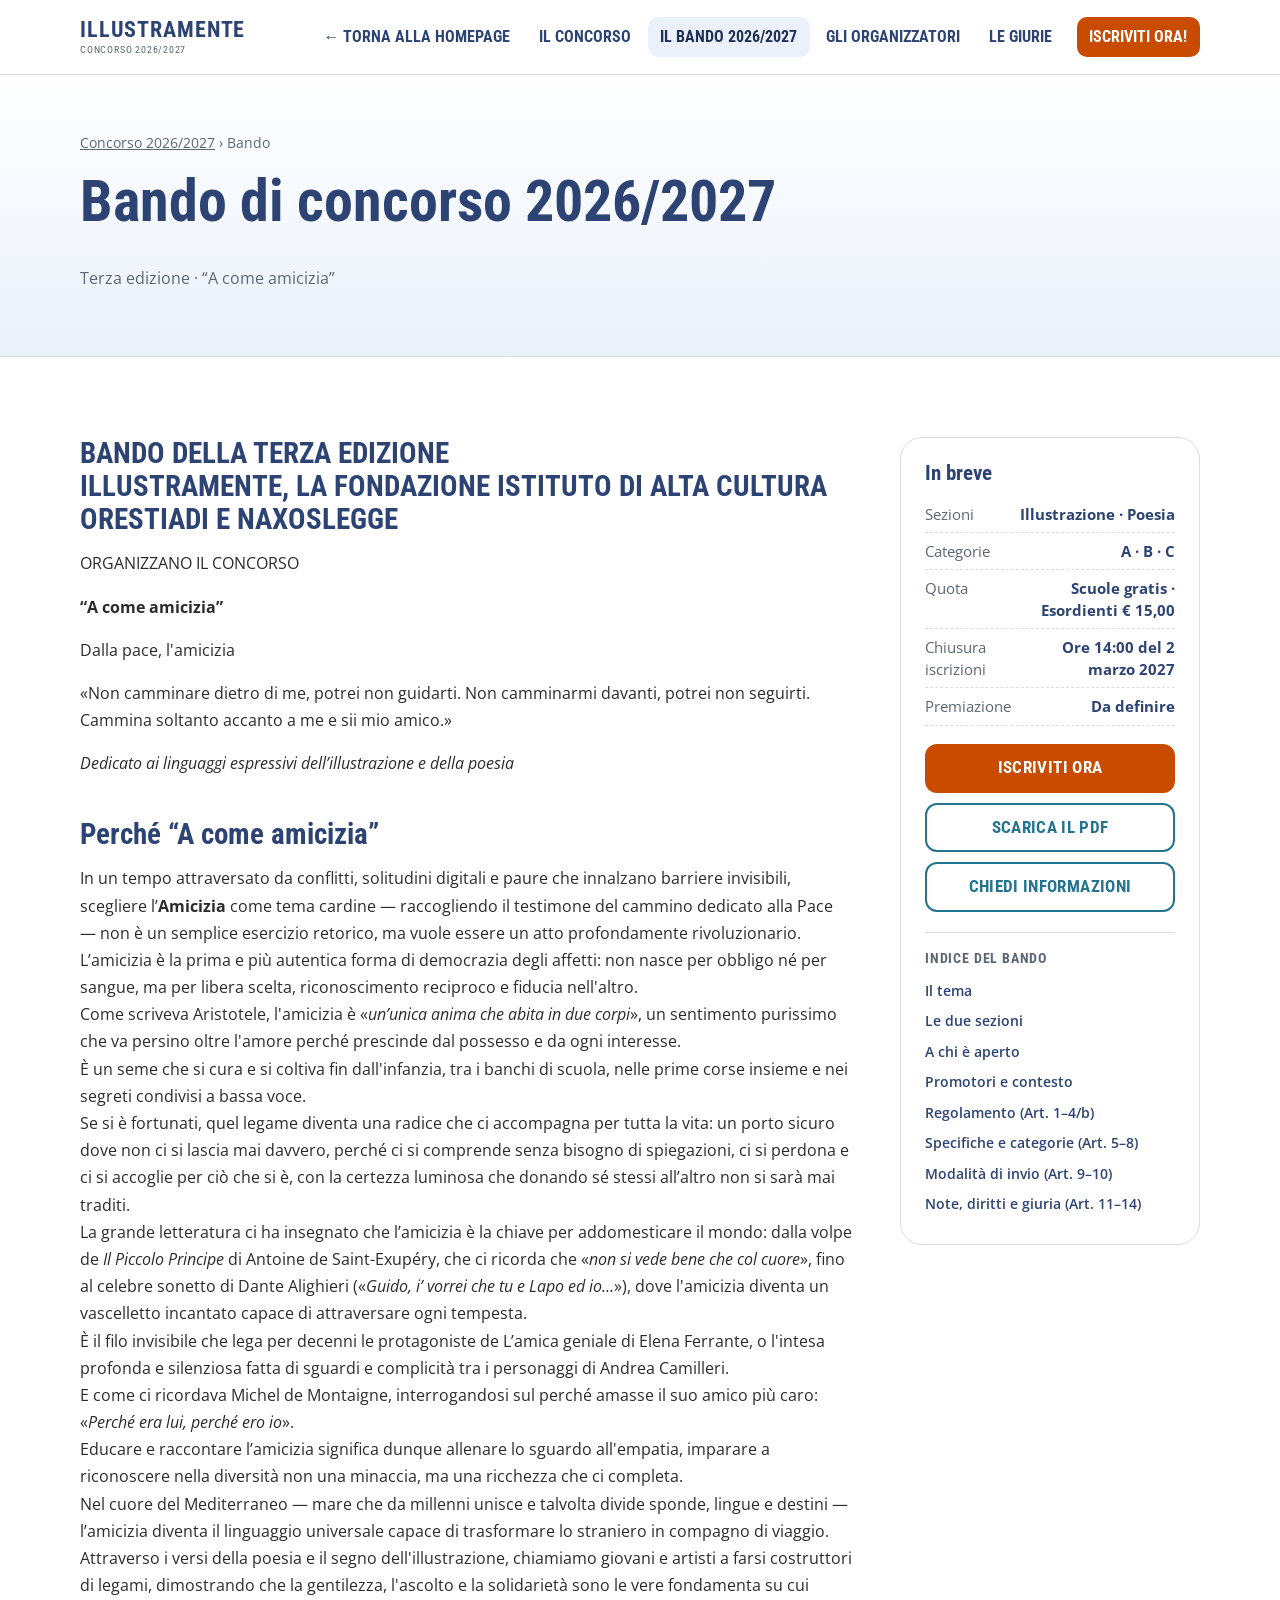
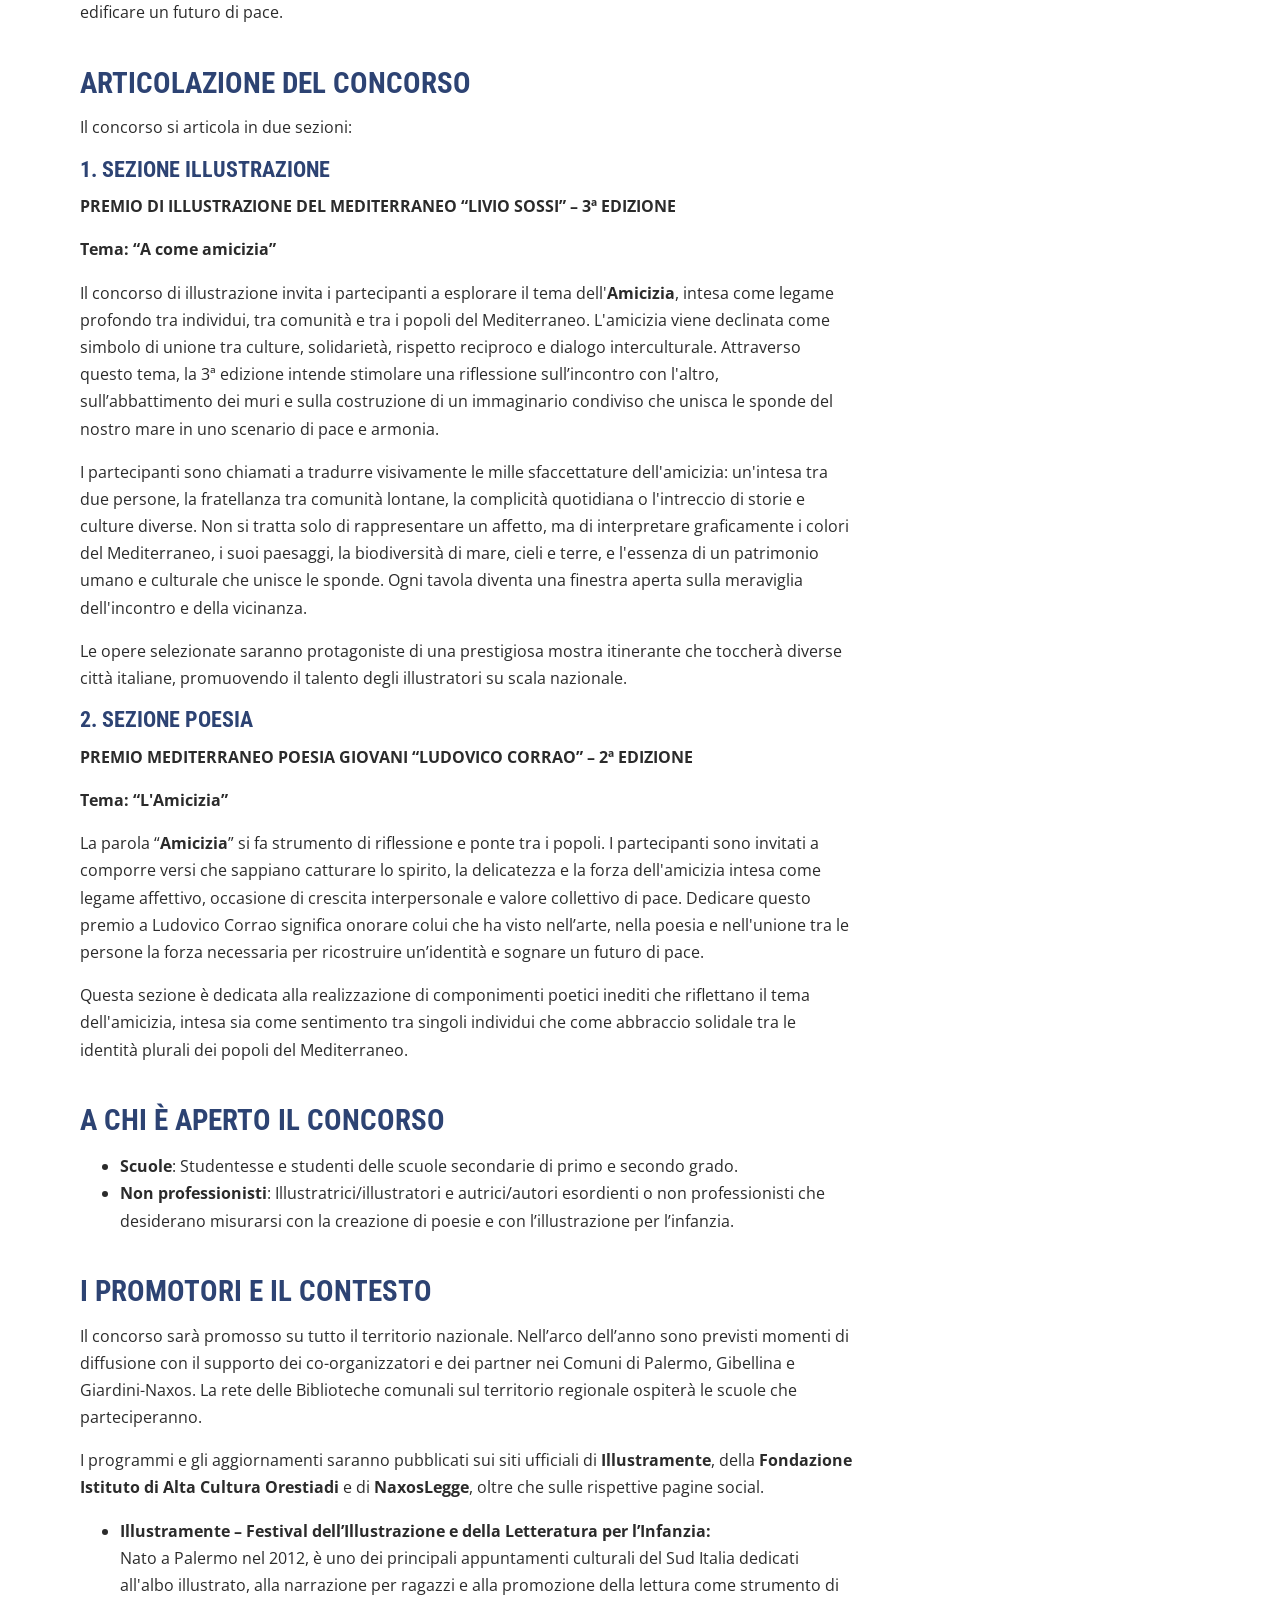
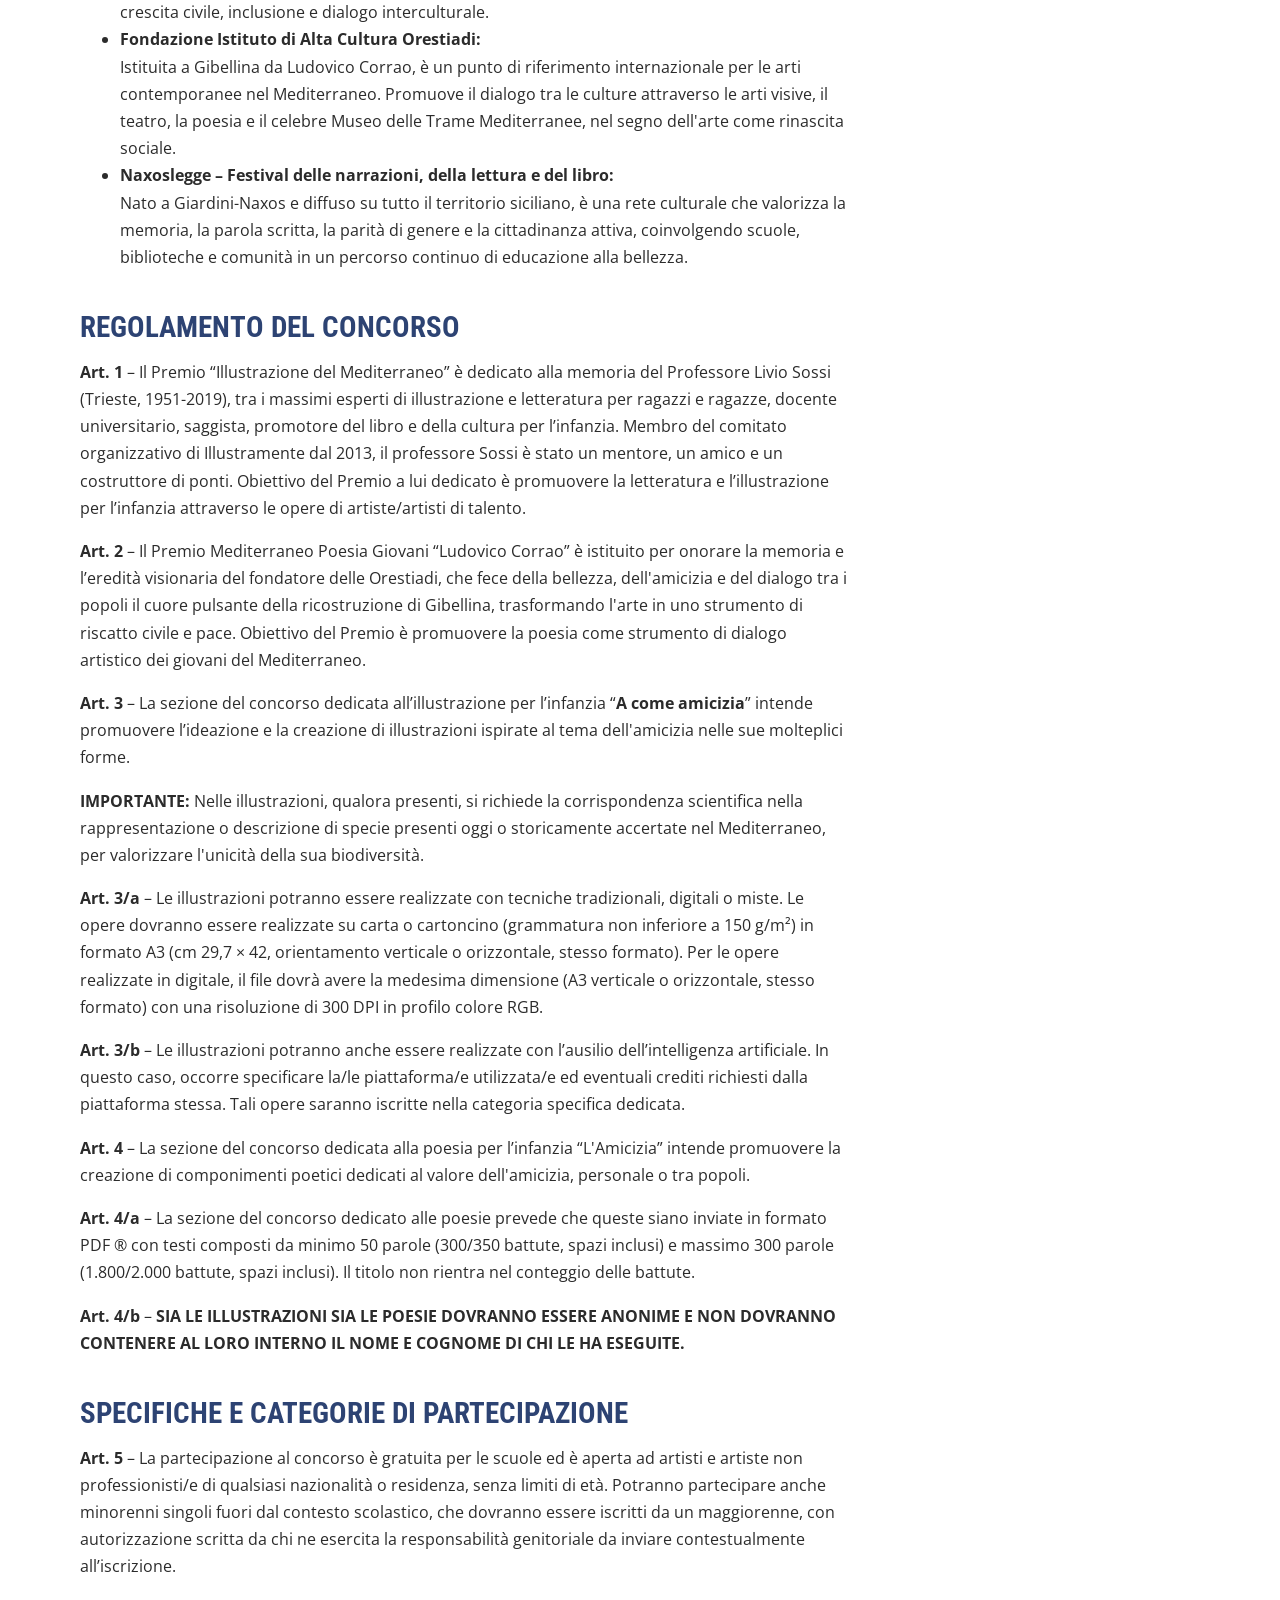
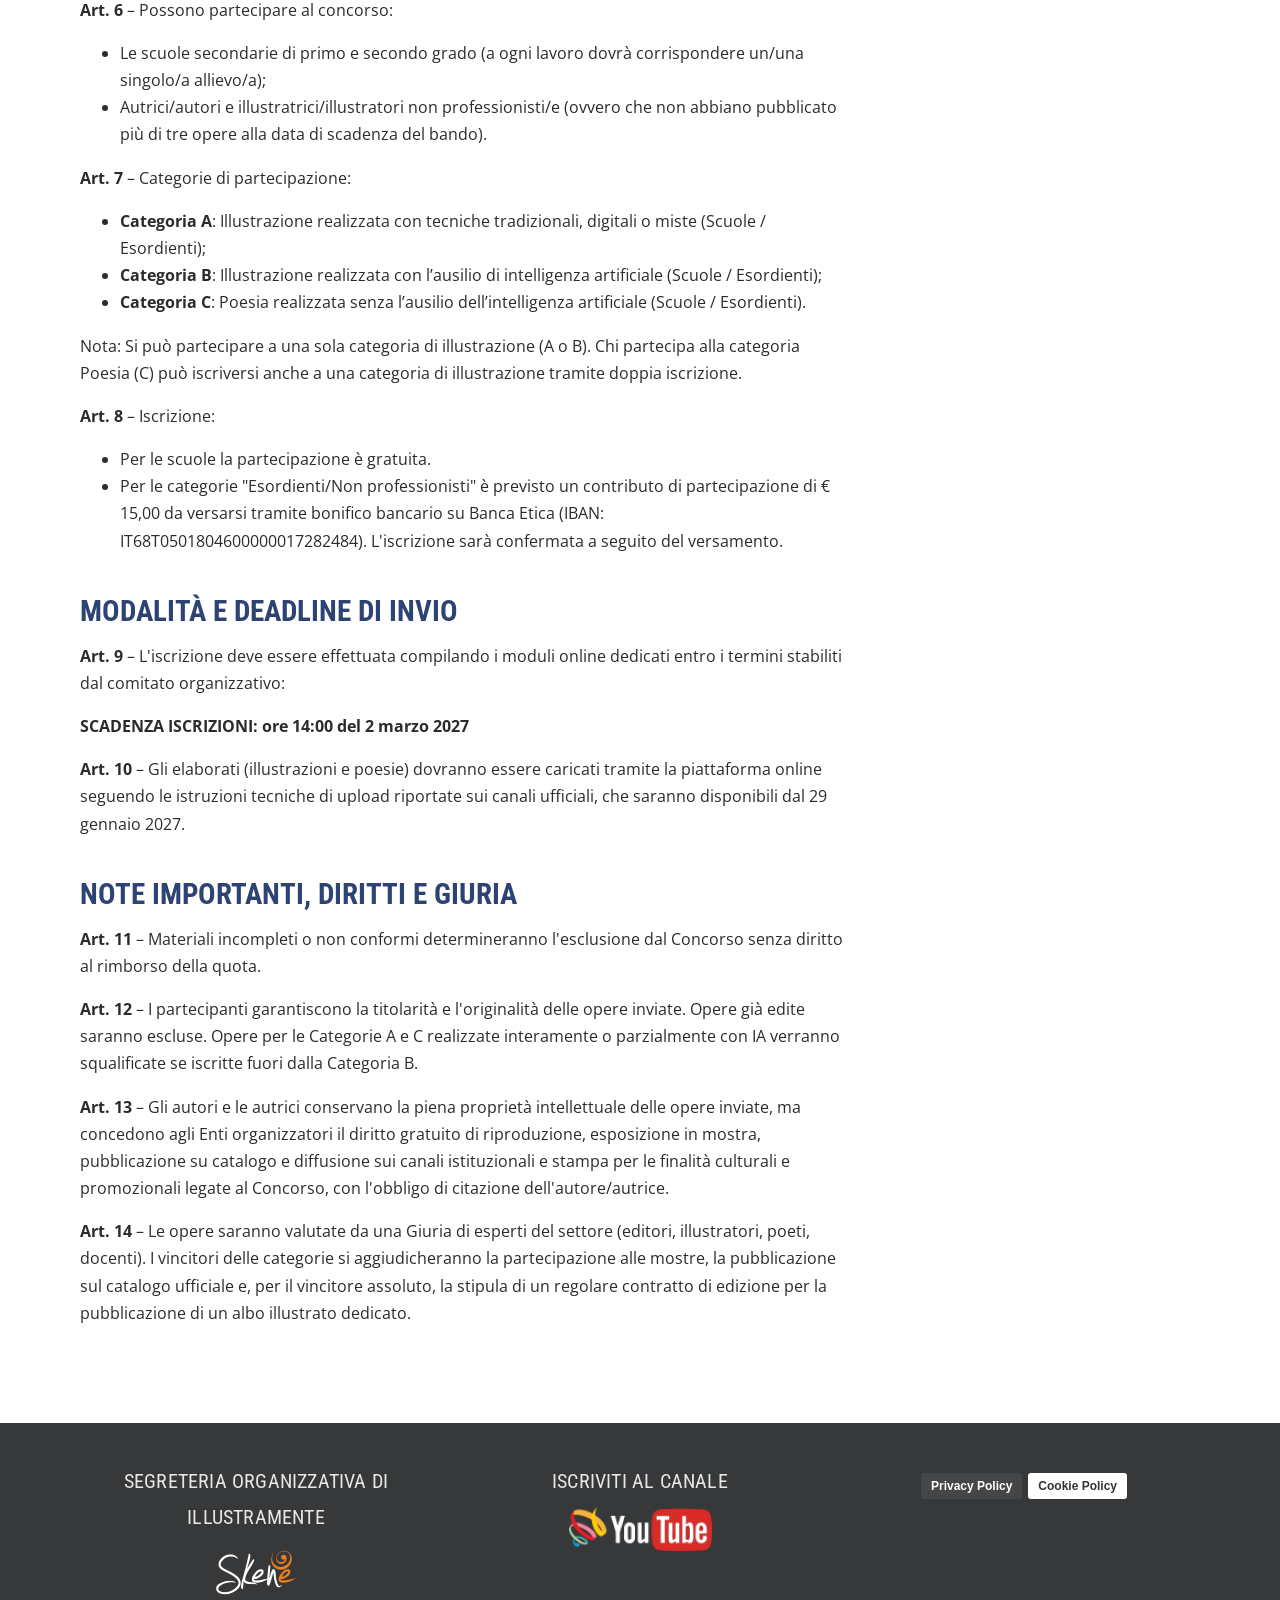
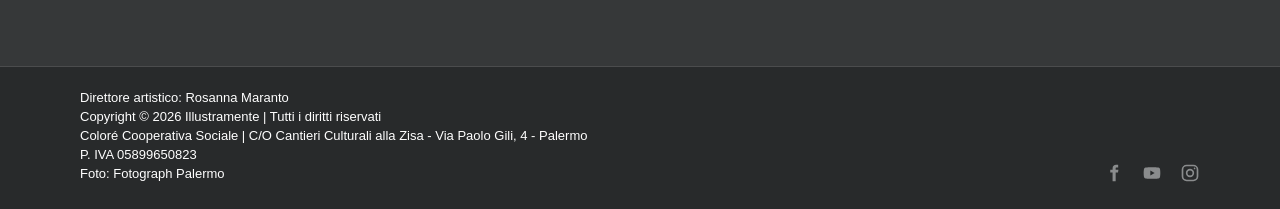
==== commit 9f481fe2: "correzioni" ====
--- a/bando.html
+++ b/bando.html
@@ -5,7 +5,8 @@
   <meta charset="utf-8">
   <meta name="viewport" content="width=device-width, initial-scale=1">
   <title>Bando di concorso 2026/2027 – Illustramente</title>
-  <meta name="description" content="Bando della terza edizione di Illustramente: concorso di illustrazione e poesia sul tema “A come amicizia. Portatrice di buone nuove”, aperto a scuole e non professionisti.">
+  <meta name="description"
+    content="Bando della terza edizione di Illustramente: concorso di illustrazione e poesia sul tema “A come amicizia”, aperto a scuole e non professionisti.">
   <!-- In WordPress font, CSS e JS li carica concorso/functions-concorso.php: queste righe non vanno copiate -->
   <link rel="preconnect" href="https://fonts.googleapis.com">
   <link rel="preconnect" href="https://fonts.gstatic.com" crossorigin>
@@ -37,7 +38,7 @@
           <li class="ic-nav-home"><a href="https://www.illustramente.it/blog/">Torna alla homepage</a></li>
           <li><a href="index.html">Il concorso</a></li>
           <li><a href="bando.html" aria-current="page">Il bando 2026/2027</a></li>
-          <li><a href="partner.html">I partner</a></li>
+          <li><a href="partner.html">Gli organizzatori</a></li>
           <li><a href="giuria.html">Le giurie</a></li>
           <li class="ic-nav-cta"><a href="iscriviti.html">Iscriviti ora!</a></li>
         </ul>
@@ -54,7 +55,7 @@
       <div class="ic-container">
         <p class="ic-breadcrumb"><a href="index.html">Concorso 2026/2027</a> › Bando</p>
         <h1>Bando di concorso 2026/2027</h1>
-        <p class="ic-lead">Terza edizione · “A come amicizia. Portatrice di buone nuove”</p>
+        <p class="ic-lead">Terza edizione · “A come amicizia”</p>
       </div>
     </section>
 
@@ -66,74 +67,206 @@
           <h2>BANDO DELLA TERZA EDIZIONE<br>
             ILLUSTRAMENTE, LA FONDAZIONE ISTITUTO DI ALTA CULTURA ORESTIADI E NAXOSLEGGE</h2>
           <p>ORGANIZZANO IL CONCORSO</p>
-          <p><b>“A come amicizia.<br>
-            Portatrice di buone nuove”</b></p>
-          <p>«Non camminare davanti a me, potrei non seguirti. Non camminarmi davanti, potrei non seguirti. Cammina soltanto accanto a me e sii mio amico.» – Albert Camus</p>
+          <p><b>“A come amicizia”</b></p>
+          <p>Dalla pace, l'amicizia</p>
+          <p>«Non camminare dietro di me, potrei non guidarti. Non camminarmi davanti, potrei non seguirti.
+            Cammina soltanto accanto a me e sii mio amico.»</p>
           <p><em>Dedicato ai linguaggi espressivi dell’illustrazione e della poesia</em></p>
-
-          <h2 id="sezioni">IL CONCORSO SI ARTICOLA IN DUE SEZIONI:</h2>
-
-          <h3>• SEZIONE ILLUSTRAZIONE</h3>
+          <h2 id="tema">Perché “A come amicizia”</h2>
+
+          <p>In un tempo attraversato da conflitti, solitudini digitali e paure che innalzano barriere invisibili,
+            scegliere l’<b>Amicizia</b> come tema cardine — raccogliendo il testimone del cammino dedicato alla
+            Pace — non è un semplice esercizio retorico, ma vuole essere un atto profondamente
+            rivoluzionario. <br> L’amicizia è la prima e più autentica forma di democrazia degli affetti: non nasce
+            per obbligo né per sangue, ma per libera scelta, riconoscimento reciproco e fiducia nell'altro. <br>
+            Come
+            scriveva Aristotele, l'amicizia è «<i>un’unica anima che abita in due corpi</i>», un sentimento purissimo
+            che va persino oltre l'amore perché prescinde dal possesso e da ogni interesse. <br>
+            È un seme che si cura e si coltiva fin dall'infanzia, tra i banchi di scuola, nelle prime corse
+            insieme
+            e nei segreti condivisi a bassa voce. <br> Se si è fortunati, quel legame diventa una radice che ci
+            accompagna per tutta la vita: un porto sicuro dove non ci si lascia mai davvero, perché ci si
+            comprende senza bisogno di spiegazioni, ci si perdona e ci si accoglie per ciò che si è, con la
+            certezza luminosa che donando sé stessi all’altro non si sarà mai traditi. <br>
+            La grande letteratura ci ha insegnato che l’amicizia è la chiave per addomesticare il mondo: dalla
+            volpe de <i>Il Piccolo Principe</i> di Antoine de Saint-Exupéry, che ci ricorda che «<i>non si vede bene
+              che
+              col cuore</i>», fino al celebre sonetto di Dante Alighieri («<i>Guido, i’ vorrei che tu e Lapo ed
+              io…</i>»),
+            dove l'amicizia diventa un vascelletto incantato capace di attraversare ogni tempesta. <br> È il filo
+            invisibile che lega per decenni le protagoniste de L’amica geniale di Elena Ferrante, o l'intesa
+            profonda e silenziosa fatta di sguardi e complicità tra i personaggi di Andrea Camilleri. <br> E come ci
+            ricordava Michel de Montaigne, interrogandosi sul perché amasse il suo amico più caro: «<i>Perché
+              era lui, perché ero io</i>». <br>
+            Educare e raccontare l’amicizia significa dunque allenare lo sguardo all'empatia, imparare a
+            riconoscere nella diversità non una minaccia, ma una ricchezza che ci completa. <br> Nel cuore del
+            Mediterraneo — mare che da millenni unisce e talvolta divide sponde, lingue e destini — l’amicizia
+            diventa il linguaggio universale capace di trasformare lo straniero in compagno di viaggio. <br>
+            Attraverso i versi della poesia e il segno dell'illustrazione, chiamiamo giovani e artisti a farsi
+            costruttori di legami, dimostrando che la gentilezza, l'ascolto e la solidarietà sono le vere
+            fondamenta su cui edificare un futuro di pace.</p>
+
+          <h2 id="sezioni">ARTICOLAZIONE DEL CONCORSO</h2>
+          <p>Il concorso si articola in due sezioni:</p>
+
+          <h3>1. SEZIONE ILLUSTRAZIONE</h3>
           <p><b>PREMIO DI ILLUSTRAZIONE DEL MEDITERRANEO “LIVIO SOSSI” – 3ª EDIZIONE</b></p>
-          <p><b>“A come amicizia”.</b></p>
-          <p>Il concorso di illustrazione invita i partecipanti a esplorare il tema dell'<b>Amicizia</b>, intesa come legame profondo tra individui, tra comunità e tra i popoli del Mediterraneo. L'amicizia viene declinata come simbolo di unione tra culture, solidarietà, rispetto reciproco e dialogo interculturale. Attraverso questo tema, la 3ª edizione intende stimolare una riflessione sull’incontro con l'altro, sull’abbattimento dei muri e sulla costruzione di un immaginario condiviso che unisca le sponde del nostro mare in uno scenario di pace e armonia.</p>
-          <p>I partecipanti sono chiamati a tradurre visivamente le mille sfaccettature dell'amicizia: un'intesa tra due persone, la fratellanza tra comunità lontane, la complicità quotidiana o l'intreccio di storie e culture diverse. Non si tratta solo di rappresentare un affetto, ma di interpretare graficamente i colori del Mediterraneo, i suoi paesaggi, la biodiversità di mare, cieli e terre, e l'essenza di un patrimonio umano e culturale che unisce le sponde. Ogni tavola diventa una finestra aperta sulla meraviglia dell'incontro e della vicinanza.</p>
-          <p>Le opere selezionate saranno protagoniste di una prestigiosa mostra itinerante che toccherà diverse città italiane, promuovendo il talento degli illustratori su scala nazionale.</p>
-
-          <h3>• SEZIONE POESIA</h3>
+          <p><b>Tema: “A come amicizia”</b></p>
+          <p>Il concorso di illustrazione invita i partecipanti a esplorare il tema dell'<b>Amicizia</b>, intesa come
+            legame profondo tra individui, tra comunità e tra i popoli del Mediterraneo. L'amicizia viene declinata come
+            simbolo di unione tra culture, solidarietà, rispetto reciproco e dialogo interculturale. Attraverso questo
+            tema, la 3ª edizione intende stimolare una riflessione sull’incontro con l'altro, sull’abbattimento dei muri
+            e sulla costruzione di un immaginario condiviso che unisca le sponde del nostro mare in uno scenario di pace
+            e armonia.</p>
+          <p>I partecipanti sono chiamati a tradurre visivamente le mille sfaccettature dell'amicizia: un'intesa tra due
+            persone, la fratellanza tra comunità lontane, la complicità quotidiana o l'intreccio di storie e culture
+            diverse. Non si tratta solo di rappresentare un affetto, ma di interpretare graficamente i colori del
+            Mediterraneo, i suoi paesaggi, la biodiversità di mare, cieli e terre, e l'essenza di un patrimonio umano e
+            culturale che unisce le sponde. Ogni tavola diventa una finestra aperta sulla meraviglia dell'incontro e
+            della vicinanza.</p>
+          <p>Le opere selezionate saranno protagoniste di una prestigiosa mostra itinerante che toccherà diverse città
+            italiane, promuovendo il talento degli illustratori su scala nazionale.</p>
+
+          <h3>2. SEZIONE POESIA</h3>
           <p><b>PREMIO MEDITERRANEO POESIA GIOVANI “LUDOVICO CORRAO” – 2ª EDIZIONE</b></p>
-          <p><b>“L'Amicizia”</b></p>
-          <p>La parola “<b>Amicizia</b>” si fa strumento di riflessione e ponte tra i popoli. I partecipanti sono invitati a comporre versi che sappiano catturare lo spirito, la delicatezza e la forza dell'amicizia intesa come legame affettivo, occasione di crescita interpersonale e valore collettivo di pace. Dedicare questo premio a Ludovico Corrao significa onorare colui che ha visto nell’arte, nella poesia e nell'unione tra le persone la forza necessaria per ricostruire un’identità e sognare un futuro di pace.</p>
-          <p>Questa sezione è dedicata alla realizzazione di componimenti poetici inediti che riflettano il tema dell'amicizia, intesa sia come sentimento tra singoli individui che come abbraccio solidale tra le identità plurali dei popoli del Mediterraneo.</p>
+          <p><b>Tema: “L'Amicizia”</b></p>
+          <p>La parola “<b>Amicizia</b>” si fa strumento di riflessione e ponte tra i popoli. I partecipanti sono
+            invitati a comporre versi che sappiano catturare lo spirito, la delicatezza e la forza dell'amicizia intesa
+            come legame affettivo, occasione di crescita interpersonale e valore collettivo di pace. Dedicare questo
+            premio a Ludovico Corrao significa onorare colui che ha visto nell’arte, nella poesia e nell'unione tra le
+            persone la forza necessaria per ricostruire un’identità e sognare un futuro di pace.</p>
+          <p>Questa sezione è dedicata alla realizzazione di componimenti poetici inediti che riflettano il tema
+            dell'amicizia, intesa sia come sentimento tra singoli individui che come abbraccio solidale tra le identità
+            plurali dei popoli del Mediterraneo.</p>
 
           <h2 id="destinatari">A CHI È APERTO IL CONCORSO</h2>
           <ul>
             <li><b>Scuole</b>: Studentesse e studenti delle scuole secondarie di primo e secondo grado.</li>
-            <li><b>Non professionisti</b>: Illustratrici/illustratori e autrici/autori esordienti o non professionisti che desiderano misurarsi con la creazione di poesie e con l’illustrazione per l’infanzia.</li>
-          </ul>
-
-          <h2 id="promotori">PROMOTORI E CONTESTO</h2>
-          <p>Il concorso sarà promosso su tutto il territorio nazionale. Nell’arco dell’anno sono previsti momenti di diffusione con il supporto dei co-organizzatori e dei partner nei Comuni di Palermo, Gibellina e Giardini-Naxos. La rete delle Biblioteche comunali sul territorio regionale ospiterà le scuole che parteciperanno.</p>
-          <p>I programmi e gli aggiornamenti saranno pubblicati sui siti ufficiali di <b>Illustramente</b>, della <b>Fondazione Istituto di Alta Cultura Orestiadi</b>, di <b>NaxosLegge</b>, oltre che sulle rispettive pagine social.</p>
-          <p>Il concorso è realizzato nel contesto delle attività culturali promuovendo la letteratura per l'infanzia, l'arte contemporanea e il dialogo tra i popoli.</p>
+            <li><b>Non professionisti</b>: Illustratrici/illustratori e autrici/autori esordienti o non professionisti
+              che desiderano misurarsi con la creazione di poesie e con l’illustrazione per l’infanzia.</li>
+          </ul>
+
+          <h2 id="promotori">I PROMOTORI E IL CONTESTO</h2>
+          <p>Il concorso sarà promosso su tutto il territorio nazionale. Nell’arco dell’anno sono previsti momenti di
+            diffusione con il supporto dei co-organizzatori e dei partner nei Comuni di Palermo, Gibellina e
+            Giardini-Naxos. La rete delle Biblioteche comunali sul territorio regionale ospiterà le scuole che
+            parteciperanno.</p>
+          <p>I programmi e gli aggiornamenti saranno pubblicati sui siti ufficiali di <b>Illustramente</b>, della
+            <b>Fondazione Istituto di Alta Cultura Orestiadi</b> e di <b>NaxosLegge</b>, oltre che sulle rispettive
+            pagine social.
+          </p>
+          <ul>
+            <li><b>Illustramente – Festival dell’Illustrazione e della Letteratura per l’Infanzia:</b><br>
+              Nato
+              a Palermo nel 2012, è uno dei principali appuntamenti culturali del Sud Italia dedicati
+              all'albo illustrato, alla narrazione per ragazzi e alla promozione della lettura come strumento
+              di crescita civile, inclusione e dialogo interculturale.
+            </li>
+            <li><b>Fondazione Istituto di Alta Cultura Orestiadi:</b><br>
+              Istituita a Gibellina da Ludovico Corrao,
+              è un punto di riferimento internazionale per le arti contemporanee nel Mediterraneo.
+              Promuove il dialogo tra le culture attraverso le arti visive, il teatro, la poesia e il celebre
+              Museo delle Trame Mediterranee, nel segno dell&#39;arte come rinascita sociale.
+            </li>
+            <li><b>Naxoslegge – Festival delle narrazioni, della lettura e del libro:</b><br>
+              Nato a Giardini-Naxos e diffuso su tutto il territorio siciliano, è una rete culturale che valorizza la memoria,
+              la parola scritta, la parità di genere e la cittadinanza attiva, coinvolgendo scuole,
+              biblioteche e comunità in un percorso continuo di educazione alla bellezza.
+            </li>
+          </ul>
+    
 
           <h2 id="regolamento">REGOLAMENTO DEL CONCORSO</h2>
-          <p id="art-1"><b>Art. 1</b> – Il Premio “Illustrazione del Mediterraneo” è dedicato alla memoria del Professore Livio Sossi (Trieste, 1951-2019), tra i massimi esperti di illustrazione e letteratura per ragazzi e ragazze, docente universitario, saggista, promotore del libro e della cultura per l’infanzia. Membro del comitato organizzativo di Illustramente dal 2013, il professore Sossi è stato un mentore, un amico e un costruttore di ponti. Obiettivo del Premio a lui dedicato è promuovere la letteratura e l’illustrazione per l’infanzia attraverso le opere di artiste/artisti di talento.</p>
-          <p id="art-2"><b>Art. 2</b> – Il Premio Mediterraneo Poesia Giovani “Ludovico Corrao” è istituito per onorare la memoria e l’eredità visionaria del fondatore delle Orestiadi, che fece della bellezza, dell'amicizia e del dialogo tra i popoli il cuore pulsante della ricostruzione di Gibellina, trasformando l'arte in uno strumento di riscatto civile e pace. Obiettivo del Premio è promuovere la poesia come strumento di dialogo artistico dei giovani del Mediterraneo.</p>
-          <p id="art-3"><b>Art. 3</b> – La sezione del concorso dedicata all’illustrazione per l’infanzia “<b>A come amicizia</b>” intende promuovere l’ideazione e la creazione di illustrazioni ispirate al tema dell'amicizia nelle sue molteplici forme. Nelle illustrazioni si richiede la corrispondenza scientifica nella rappresentazione o descrizione di specie presenti oggi o storicamente accertate nel Mediterraneo, per valorizzare l'unicità della sua biodiversità.</p>
-          <p id="art-3a"><b>Art. 3/a</b> – Le illustrazioni potranno essere realizzate sia con tecniche tradizionali, digitali o miste. Le opere dovranno essere realizzate su carta o cartoncino (grammatura non inferiore a 150 g/m²) in formato A3 (cm 29,7 × 42, orientamento verticale). Per le opere realizzate in digitale, il file dovrà avere la medesima dimensione (A3 verticale) con una risoluzione di 300 DPI in profilo colore RGB.</p>
-          <p id="art-3b"><b>Art. 3/b</b> – Le illustrazioni potranno anche essere realizzate con l’ausilio dell’intelligenza artificiale. In questo caso, occorre specificare la/le piattaforma/e utilizzata/e ed eventuali crediti richiesti dalla piattaforma stessa. Tali opere saranno iscritte nella categoria specifica dedicata.</p>
-          <p id="art-4"><b>Art. 4</b> – La sezione del concorso dedicata alla poesia per l’infanzia “L'Amicizia” intende promuovere la creazione di componimenti poetici dedicati al valore dell'amicizia, personale o tra popoli.</p>
-          <p id="art-4a"><b>Art. 4/a</b> – I testi poetici dovranno essere inviati in formato PDF®, composti da un minimo di 200 a un massimo di 400 parole, esclusi i segni di interpunzione e il titolo.</p>
-
-          <h2 id="specifiche">SPECIFICHE DEL CONCORSO</h2>
-          <p id="art-5"><b>Art. 5</b> – La partecipazione al concorso è gratuita per le scuole ed è aperta ad artisti e artiste non professionisti/ste di qualsiasi nazionalità o residenza, senza limiti di età. Per i partecipanti minorenni è richiesta l’autorizzazione scritta di chi ne esercita la responsabilità genitoriale.</p>
+          <p id="art-1"><b>Art. 1</b> – Il Premio “Illustrazione del Mediterraneo” è dedicato alla memoria del
+            Professore Livio Sossi (Trieste, 1951-2019), tra i massimi esperti di illustrazione e letteratura per
+            ragazzi e ragazze, docente universitario, saggista, promotore del libro e della cultura per l’infanzia.
+            Membro del comitato organizzativo di Illustramente dal 2013, il professore Sossi è stato un mentore, un
+            amico e un costruttore di ponti. Obiettivo del Premio a lui dedicato è promuovere la letteratura e
+            l’illustrazione per l’infanzia attraverso le opere di artiste/artisti di talento.</p>
+          <p id="art-2"><b>Art. 2</b> – Il Premio Mediterraneo Poesia Giovani “Ludovico Corrao” è istituito per onorare
+            la memoria e l’eredità visionaria del fondatore delle Orestiadi, che fece della bellezza, dell'amicizia e
+            del dialogo tra i popoli il cuore pulsante della ricostruzione di Gibellina, trasformando l'arte in uno
+            strumento di riscatto civile e pace. Obiettivo del Premio è promuovere la poesia come strumento di dialogo
+            artistico dei giovani del Mediterraneo.</p>
+          <p id="art-3"><b>Art. 3</b> – La sezione del concorso dedicata all’illustrazione per l’infanzia “<b>A come
+              amicizia</b>” intende promuovere l’ideazione e la creazione di illustrazioni ispirate al tema
+            dell'amicizia nelle sue molteplici forme.</p>
+          <p><b>IMPORTANTE:</b> Nelle illustrazioni, qualora presenti, si richiede la corrispondenza scientifica
+            nella rappresentazione o descrizione di specie presenti oggi o storicamente accertate nel Mediterraneo, per
+            valorizzare l'unicità della sua biodiversità.</p>
+          <p id="art-3a"><b>Art. 3/a</b> – Le illustrazioni potranno essere realizzate con tecniche tradizionali,
+            digitali o miste. Le opere dovranno essere realizzate su carta o cartoncino (grammatura non inferiore a 150
+            g/m²) in formato A3 (cm 29,7 × 42, orientamento verticale o orizzontale, stesso formato). Per le opere
+            realizzate in digitale, il file dovrà avere la medesima dimensione (A3 verticale o orizzontale, stesso
+            formato) con una risoluzione di 300 DPI in profilo colore RGB.</p>
+          <p id="art-3b"><b>Art. 3/b</b> – Le illustrazioni potranno anche essere realizzate con l’ausilio
+            dell’intelligenza artificiale. In questo caso, occorre specificare la/le piattaforma/e utilizzata/e ed
+            eventuali crediti richiesti dalla piattaforma stessa. Tali opere saranno iscritte nella categoria specifica
+            dedicata.</p>
+          <p id="art-4"><b>Art. 4</b> – La sezione del concorso dedicata alla poesia per l’infanzia “L'Amicizia” intende
+            promuovere la creazione di componimenti poetici dedicati al valore dell'amicizia, personale o tra popoli.
+          </p>
+          <p id="art-4a"><b>Art. 4/a</b> – La sezione del concorso dedicato alle poesie prevede che queste siano
+            inviate in formato PDF ® con testi composti da minimo 50 parole (300/350 battute, spazi inclusi) e
+            massimo 300 parole (1.800/2.000 battute, spazi inclusi). Il titolo non rientra nel conteggio delle
+            battute.</p>
+          <p id="art-4b"><b>Art. 4/b</b> – <b>SIA LE ILLUSTRAZIONI SIA LE POESIE DOVRANNO ESSERE ANONIME E NON
+            DOVRANNO CONTENERE AL LORO INTERNO IL NOME E COGNOME DI CHI LE HA ESEGUITE.</b></p>
+
+          <h2 id="specifiche">SPECIFICHE E CATEGORIE DI PARTECIPAZIONE</h2>
+          <p id="art-5"><b>Art. 5</b> – La partecipazione al concorso è gratuita per le scuole ed è aperta ad artisti e
+            artiste non professionisti/e di qualsiasi nazionalità o residenza, senza limiti di età. Potranno
+            partecipare anche minorenni singoli fuori dal contesto scolastico, che dovranno essere iscritti da un
+            maggiorenne, con autorizzazione scritta da chi ne esercita la responsabilità genitoriale da inviare
+            contestualmente all’iscrizione.</p>
           <p id="art-6"><b>Art. 6</b> – Possono partecipare al concorso:</p>
           <ul>
-            <li>Le scuole secondarie di primo e secondo grado (a ogni lavoro dovrà corrispondere un/una singolo/a allievo/a);</li>
-            <li>Autrici/autori e illustratrici/illustratori non professionisti/ste (ovvero che non abbiano mai pubblicato opere edite alla data di scadenza del bando).</li>
+            <li>Le scuole secondarie di primo e secondo grado (a ogni lavoro dovrà corrispondere un/una singolo/a
+              allievo/a);</li>
+            <li>Autrici/autori e illustratrici/illustratori non professionisti/e (ovvero che non abbiano
+              pubblicato più di tre opere alla data di scadenza del bando).</li>
           </ul>
           <p id="art-7"><b>Art. 7</b> – Categorie di partecipazione:</p>
           <ul>
-            <li><b>Categoria A</b>: Illustrazione realizzata con tecniche tradizionali, digitali o miste (Scuole / Esordienti);</li>
-            <li><b>Categoria B</b>: Illustrazione realizzata con l’ausilio di intelligenza artificiale (Scuole / Esordienti);</li>
-            <li><b>Categoria C</b>: Poesia realizzata senza l’ausilio dell’intelligenza artificiale (Scuole / Esordienti).</li>
-          </ul>
-          <p>Nota: Si può partecipare a una sola categoria di illustrazione (A o B). Chi partecipa alla categoria Poesia (C) può iscriversi anche a una categoria di illustrazione tramite doppia iscrizione.</p>
+            <li><b>Categoria A</b>: Illustrazione realizzata con tecniche tradizionali, digitali o miste (Scuole /
+              Esordienti);</li>
+            <li><b>Categoria B</b>: Illustrazione realizzata con l’ausilio di intelligenza artificiale (Scuole /
+              Esordienti);</li>
+            <li><b>Categoria C</b>: Poesia realizzata senza l’ausilio dell’intelligenza artificiale (Scuole /
+              Esordienti).</li>
+          </ul>
+          <p>Nota: Si può partecipare a una sola categoria di illustrazione (A o B). Chi partecipa alla categoria Poesia
+            (C) può iscriversi anche a una categoria di illustrazione tramite doppia iscrizione.</p>
           <p id="art-8"><b>Art. 8</b> – Iscrizione:</p>
           <ul>
             <li>Per le scuole la partecipazione è gratuita.</li>
-            <li>Per le categorie "Esordienti/Non professionisti" è previsto un contributo di partecipazione di € 15,00 da versarsi tramite bonifico bancario su Banca Etica (IBAN: IT68T0501804600000017282484). L'iscrizione sarà confermata a seguito del versamento.</li>
+            <li>Per le categorie "Esordienti/Non professionisti" è previsto un contributo di partecipazione di € 15,00
+              da versarsi tramite bonifico bancario su Banca Etica (IBAN: IT68T0501804600000017282484). L'iscrizione
+              sarà confermata a seguito del versamento.</li>
           </ul>
 
           <h2 id="modalita">MODALITÀ E DEADLINE DI INVIO</h2>
-          <p id="art-9"><b>Art. 9</b> – L'iscrizione deve essere effettuata compilando i moduli online dedicati entro i termini stabiliti dal comitato organizzativo.</p>
-          <p id="art-10"><b>Art. 10</b> – Gli elaborati (illustrazioni e poesie) dovranno essere caricati tramite la piattaforma online seguendo le istruzioni tecniche di upload riportate sui canali ufficiali.</p>
-
-          <h2 id="note">NOTE IMPORTANTI E GIURIA</h2>
-          <p id="art-11"><b>Art. 11</b> – Materiali incompleti o non conformi determineranno l'esclusione dal Concorso senza diritto al rimborso della quota.</p>
-          <p id="art-12"><b>Art. 12</b> – I partecipanti garantiscono la titolarità e l'originalità delle opere inviate. Opere già edite saranno escluse. Opere per le Categorie A e C realizzate interamente o parzialmente con IA verranno squalificate se inscritte fuori dalla Categoria B.</p>
-          <p id="art-14-16"><b>Art. 14 – 16</b> – Le opere saranno valutate da una Giuria di esperti del settore (editori, illustratori, poeti, docenti). I vincitori delle categorie si aggiudicheranno la partecipazione alle mostre, la pubblicazione sul catalogo ufficiale e, per il vincitore assoluto, la stipula di un regolare contratto di edizione per la pubblicazione di un albo illustrato dedicato.</p>
+          <p id="art-9"><b>Art. 9</b> – L'iscrizione deve essere effettuata compilando i moduli online dedicati entro i
+            termini stabiliti dal comitato organizzativo:</p>
+          <p><b>SCADENZA ISCRIZIONI: ore 14:00 del 2 marzo 2027</b></p>
+          <p id="art-10"><b>Art. 10</b> – Gli elaborati (illustrazioni e poesie) dovranno essere caricati tramite la
+            piattaforma online seguendo le istruzioni tecniche di upload riportate sui canali ufficiali, che saranno
+            disponibili dal 29 gennaio 2027.</p>
+
+          <h2 id="note">NOTE IMPORTANTI, DIRITTI E GIURIA</h2>
+          <p id="art-11"><b>Art. 11</b> – Materiali incompleti o non conformi determineranno l'esclusione dal Concorso
+            senza diritto al rimborso della quota.</p>
+          <p id="art-12"><b>Art. 12</b> – I partecipanti garantiscono la titolarità e l'originalità delle opere inviate.
+            Opere già edite saranno escluse. Opere per le Categorie A e C realizzate interamente o parzialmente con IA
+            verranno squalificate se iscritte fuori dalla Categoria B.</p>
+          <p id="art-13"><b>Art. 13</b> – Gli autori e le autrici conservano la piena proprietà intellettuale delle
+            opere inviate, ma concedono agli Enti organizzatori il diritto gratuito di riproduzione, esposizione in
+            mostra, pubblicazione su catalogo e diffusione sui canali istituzionali e stampa per le finalità culturali
+            e promozionali legate al Concorso, con l'obbligo di citazione dell'autore/autrice.</p>
+          <p id="art-14"><b>Art. 14</b> – Le opere saranno valutate da una Giuria di esperti del settore
+            (editori, illustratori, poeti, docenti). I vincitori delle categorie si aggiudicheranno la partecipazione
+            alle mostre, la pubblicazione sul catalogo ufficiale e, per il vincitore assoluto, la stipula di un regolare
+            contratto di edizione per la pubblicazione di un albo illustrato dedicato.</p>
         </div>
 
         <aside class="ic-card ic-side-card" aria-label="Riepilogo e indice del bando">
@@ -142,23 +275,25 @@
             <li><span>Sezioni</span><strong>Illustrazione · Poesia</strong></li>
             <li><span>Categorie</span><strong>A · B · C</strong></li>
             <li><span>Quota</span><strong>Scuole&nbsp;gratis · Esordienti&nbsp;€&nbsp;15,00</strong></li>
-            <li><span>Chiusura iscrizioni</span><strong><!-- Inserire la data appena definita -->Da comunicare</strong></li>
+            <li><span>Chiusura iscrizioni</span><strong>Ore 14:00 del 2 marzo 2027</strong>
+            </li>
             <li><span>Premiazione</span><strong><!-- Inserire data e luogo -->Da definire</strong></li>
           </ul>
           <a class="ic-btn ic-btn-primary" href="iscriviti.html">Iscriviti ora</a>
-          <a class="ic-btn ic-btn-outline" href="download/bando-terza-edizione.pdf" download>Scarica il PDF</a>
+          <a class="ic-btn ic-btn-outline" href="download/BANDO-AL-14-NOVEMBRE-2026.pdf" download>Scarica il PDF</a>
           <a class="ic-btn ic-btn-outline" href="index.html#contatti">Chiedi informazioni</a>
 
           <nav class="ic-side-toc" aria-label="Indice del bando">
             <p>Indice del bando</p>
             <ul>
+              <li><a href="#tema">Il tema</a></li>
               <li><a href="#sezioni">Le due sezioni</a></li>
               <li><a href="#destinatari">A chi è aperto</a></li>
               <li><a href="#promotori">Promotori e contesto</a></li>
-              <li><a href="#regolamento">Regolamento (Art. 1–4)</a></li>
-              <li><a href="#specifiche">Specifiche e quote (Art. 5–8)</a></li>
+              <li><a href="#regolamento">Regolamento (Art. 1–4/b)</a></li>
+              <li><a href="#specifiche">Specifiche e categorie (Art. 5–8)</a></li>
               <li><a href="#modalita">Modalità di invio (Art. 9–10)</a></li>
-              <li><a href="#note">Note e giuria (Art. 11–16)</a></li>
+              <li><a href="#note">Note, diritti e giuria (Art. 11–14)</a></li>
             </ul>
           </nav>
         </aside>
@@ -236,4 +371,4 @@
   </footer>
 </body>
 
-</html>
+</html>
